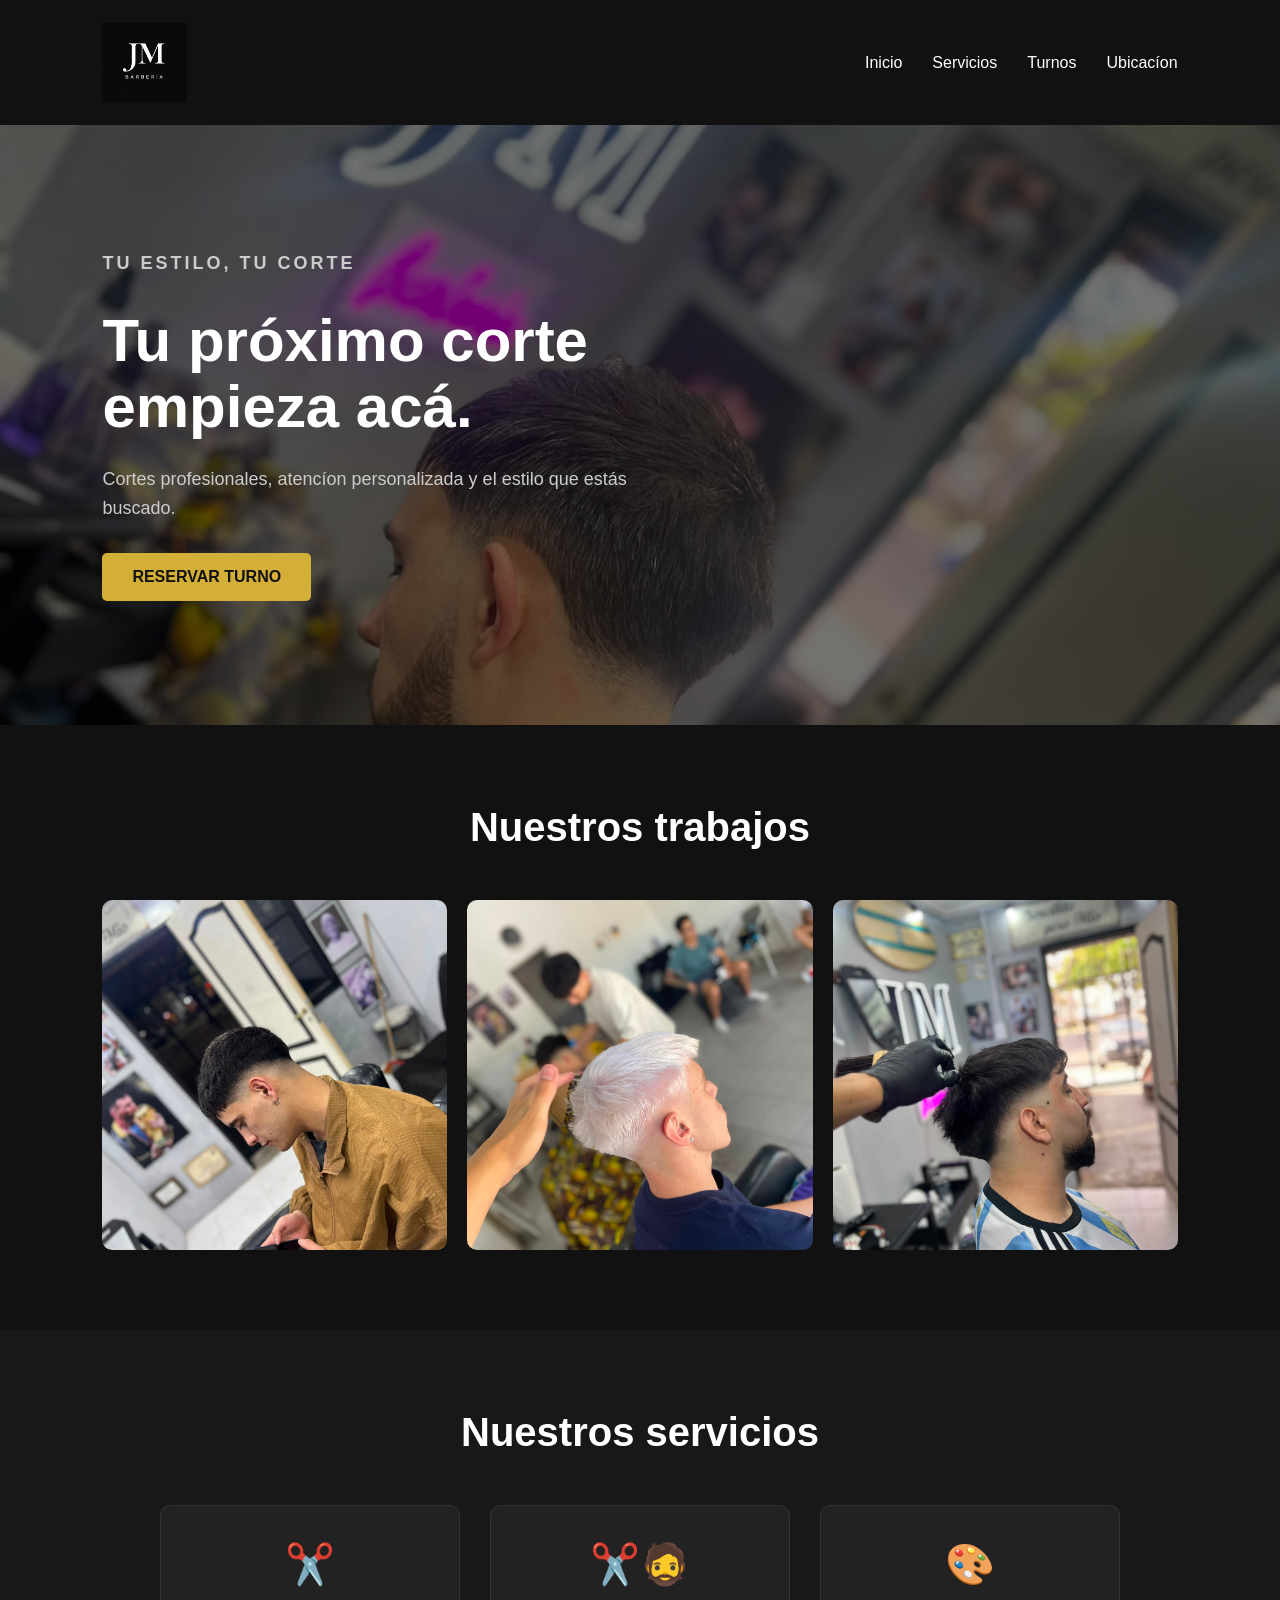
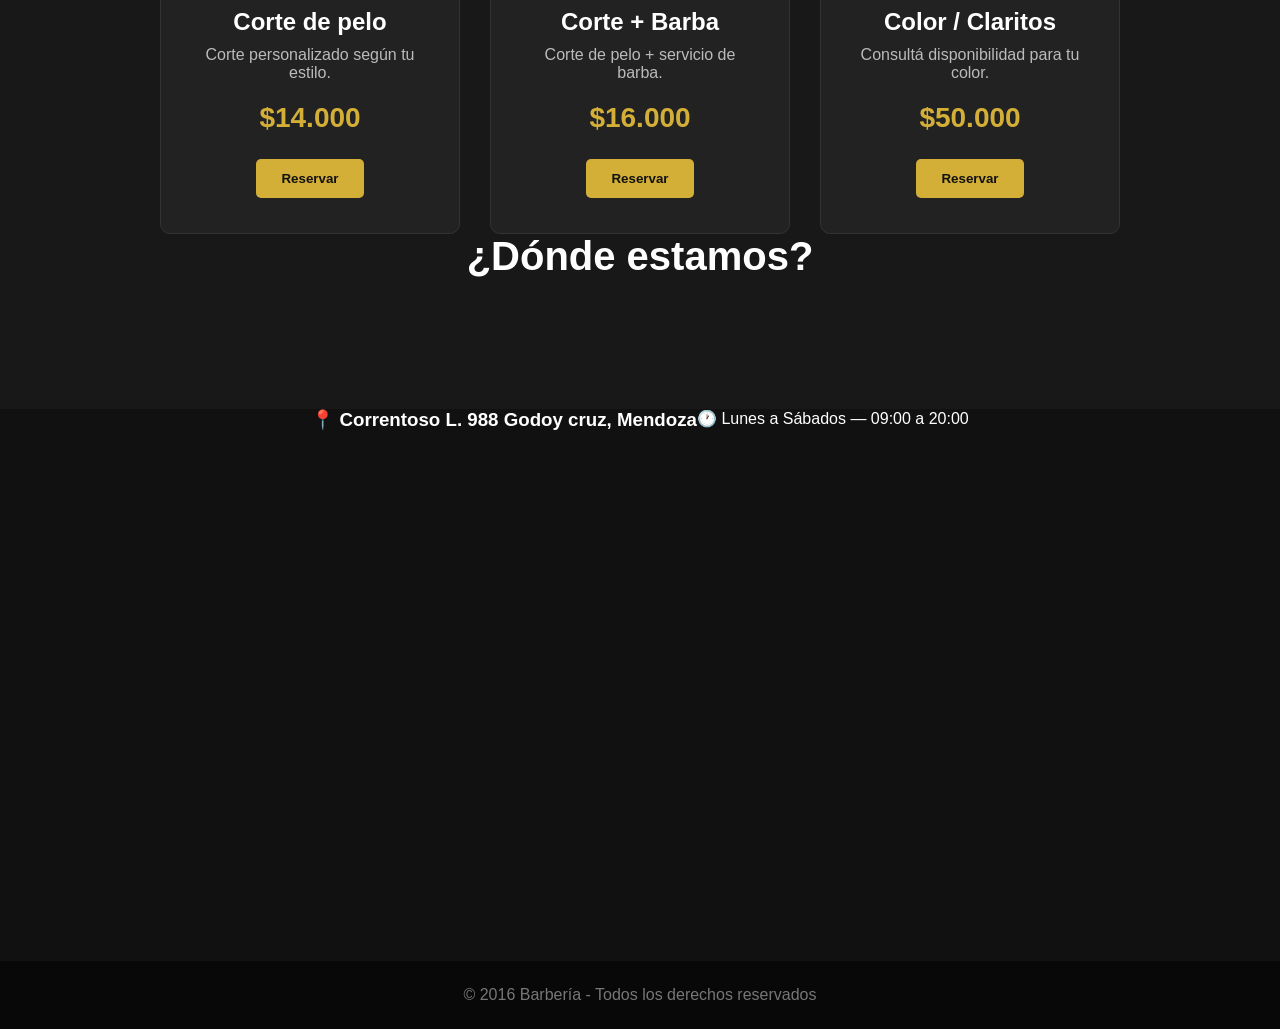
==== index.html @ 51d66ac8 "Primera versin JM Barberia" ====
<!DOCTYPE html>
<html lang="en">
<head>
    <meta charset="UTF-8">
    <meta name="viewport" content="width=device-width, initial-scale=1.0">
    <link rel="stylesheet" href="style.css">
    <script src="main.js" defer></script>
    <title>Document</title>
</head>
<body>
    <header>
        <img src="/img/logo2.jpeg" class="logo" alt="Logo JM Barbería">
        <nav>
            <a href="#inicio">Inicio</a>
            <a href="#servicios">Servicios</a>
            <a href="turnos.html">Turnos</a>
            <a href="#ubicacion">Ubicacíon</a>
        </nav>
    </header>    
        <main>
            <section id="inicio" class="hero">
            <div class="hero-contenido">
                <p class="subtitulo">TU ESTILO, TU CORTE</p>
                <h2>Tu próximo corte<br>empieza acá.</h2>
                <p>
                    Cortes profesionales, atencíon personalizada y el estilo que estás buscado.
                </p>
                <a href="turnos.html" class="boton">
                    RESERVAR TURNO
                </a>
            </div>
            </section>    
            </div>
            
            <section class="trabajos">
                <h2>Nuestros trabajos</h2>

                <div class="galeria">
                    <img src="img/corte2.jpeg" alt="Corte realizado en JM Barbería">
                    <img src="img/corte5.jpeg" alt="Corte realizado en JM Barbería">
                    <img src="img/corte1.jpeg" alt="Corte realizado en JM Barbería">
                </div>
            </section>
            <section id="servicios" class="servicios">
            <h2>Nuestros servicios</h2>
            <div class="contenedor-servicios">

                <div class="card-servicio">
                    <span>✂️</span>
                    <h3>Corte de pelo</h3>
                    <p>
                        Corte personalizado según tu estilo.
                    </p>
                    <strong>$14.000</strong>
                    <button class="boton-servicio"
                    data-servicio="Corte de pelo"
                    data-precio="14.000"
                    data-duracion="40"
                    >Reservar
                    </button>
                </div> 
                <div class="card-servicio">   
                    <span>✂️🧔</span>
                    <h3>Corte + Barba</h3>
                    <p>
                        Corte de pelo + servicio de barba.
                    </p>
                    <strong>$16.000</strong>
                    <button class="boton-servicio"
                    data-servicio="Corte + Barba"
                    data-precio="16.000"
                    data-duracion="50"
                    >Reservar
                    </button>
                </div> 
                <div class="card-servicio">
                    <span>🎨</span>
                    <h3>Color / Claritos</h3>
                    <p>
                        Consultá disponibilidad para tu color.
                    </p>
                    <strong>$50.000</strong>
                    <button class="boton-servicio"
                    data-servicio="Color / Claritos"
                    data-precio="50.000"
                    data-duracion="2"
                    >Reservar
                    </button>
                </div>
            </div>            
            <h2>¿Dónde estamos?</h2>
            </section>

            <section id="ubicacion" class="ubicacion">
    <div class="ubicacion-info">
        <h3>📍 Correntoso L. 988 Godoy cruz, Mendoza</h3>
        <p>🕐 Lunes a Sábados — 09:00 a 20:00</p>
    </div>

    <div class="mapa">
        <iframe src="https://www.google.com/maps/embed?pb=!1m14!1m12!1m3!1d209.26203654392415!2d-68.85746135885347!3d-32.945924481059535!2m3!1f0!2f0!3f0!3m2!1i1024!2i768!4f13.1!5e0!3m2!1ses!2sar!4v1789351291899!5m2!1ses!2sar" width="600" height="450" style="border:0;" allowfullscreen="" loading="lazy" referrerpolicy="strict-origin-when-cross-origin">
        </iframe>
    </div>
</section>
        </main>
        <footer>
        <p>© 2016 Barbería - Todos los derechos reservados</p>
        </footer>
</body>
</html>
---- style.css ----
*{
    margin: 0px;
    padding: 0px;
    box-sizing: border-box;
}
body{
    background-color: #111;
    color: white;
    font-family: Arial, sans-serif;
}
header{
    width: 100%;
    padding: 20px 8%;

    display: flex;
    justify-content: space-between;
    align-items: center;

    background-color: #111;
}
header h1 {
    font-size: 24px;
}
nav{
    display: flex;
    gap: 30px;
}
nav a {
    color: white;
    text-decoration: none;
    font-size: 16px;
}
nav a:hover{
    color: #d4af37;
}
.hero{
    min-height: 600px;
    padding: 80px 8%;
    display: flex;
    align-items: center;
    background-image:
    linear-gradient(rgba(0,0,0,0.55), rgba(0,0,0,0.55)),
    url("/img/fondo.jpeg");
    background-size: cover;
    background-position: center 33%;
    background-attachment: fixed;
}
.hero-contenido {
    max-width: 600px;
}
.subtitulo {
    color: #d4af37;
    font-weight: bold;
    letter-spacing: 3px;
    margin-bottom: 20px;
}
.hero h2 {
    font-size: 60px;
    line-height: 1.1;
    margin-bottom: 25px;
}
.hero p {
    font-size: 18px;
    line-height: 1.6;
    color: #ccc;
    margin-bottom: 30px;
}
.boton{
    display: inline-block;
    padding: 15px 30px;

    background-color: #d4af37;
    color: #111;

    text-decoration: none;
    font-weight: bold;

    border-radius: 5px;
}
.boton:hover{
    background-color: #f0cf55;
    transform: translateY(-3px);
}
.servicios{
    padding: 80px 8%;
    text-align: center;
    background-color: #181818;
}
.servicios h2{
    font-size: 40px;
    margin-bottom: 50px;
}
.contenedor-servicios{
    display: flex;
    justify-content: center;
    gap: 30px;
}
.card-servicio {
    width: 300px;
    padding: 35px;

    background-color: #222;

    border: 1px solid #333;
    border-radius: 10px;
}
.card-servicio {
    transition: 0.3s;
}
.card-servicio:hover{
    transform: translateY(-8px);
}
.card-servicio span{
    font-size: 40px;
}
.card-servicio h3{
    font-size: 24px;
    margin: 20px 0 10px;
}
.card-servicio p {
    color: #bbb;
    margin-bottom: 20px;
}
.card-servicio strong{
    display: block;
    font-size: 28px;
    color: #d4af37;
    margin-bottom: 25px;
}
.boton-servicio{
    padding: 12px 25px;
    background-color: #d4af37;
    color: #111;
    border: none;
    border-radius: 5px;
    font-weight: bold;
    cursor: pointer;
}
.trabajos{
    padding: 80px 8%;
    background-color: #111;
    text-align: center;
}
.trabajos h2{
    font-size: 40px;
    margin-bottom: 50px;
}
.galeria{
    display: grid;
    grid-template-columns: repeat(3,1fr);
    gap: 20px;
}
.galeria img{
    width: 100%;
    height: 350px;
    object-fit: cover;
    border-radius: 10px;
}
.turnos{
    padding: 100px 8%;
    text-align: center;
    background-color: #111;
}
.turnos h2{
    font-size: 40px;
    margin-bottom: 20px;
}
.turnos p {
    color: #bbb;
    margin-bottom: 30px;
}
.ubicacion-info{
    display: flex;
    justify-content: center;
}
.mapa {
    display: flex;
    justify-content: center;
    align-items: center;
    width: 100%;
    margin: 40px auto;
}

.mapa iframe {
    max-width: 100%;
    border-radius: 12px;
}
.mapa iframe{
    width: 600px;
    max-width: 90%;
    height: 450px;
    border: 0;
    border-radius: 12px;
}
footer{
    padding: 25px;
    text-align: center;
    background-color: #080808;
    color: #777;
}
.logo{
    width: 85px;
    height: 85px;
    object-fit: contain;
}
@media (max-width: 768px){
    header{
        flex-direction: column;
        gap: 20px;
    }
    nav{
        gap: 15px;
    }
    .hero{
        min-height: 500px;
        padding: 60px 6%;
    }
    .hero h2 {
        font-size: 42px;
    }
    .contenedor-servicios{
        flex-direction: column;
        align-items: center;
    }
    .card-servicio{
        width: 100%;
        max-width: 320px;
    }
    .galeria{
        grid-template-columns: 1fr;
    }
}

/*EMPIEZA TURNOS*/
.turnos-pagina{
    min-height: 100vh;
    padding: 60px 8%;
    text-align: center;
    background-color: radial-gradient(circle at top, #242424 0%, #151515 45%, #0f0f0f 100%),
    radial-grandient(
        circle at 85% 65%,
        rgba(212,175,55,0.07),
        transparent 30%
    ),
    linear-grandient(
        135deg,
        #0d0d0d,
        #121212,
        #0d0d0d,
    );

}
.paso-fecha h2::after,
.paso-horarios h2::after,
.paso-datos h2::after{
    content: "";
    display: block;
    width: 40px;
    height: 2px;
    background-color: #d4af37;
    margin: 10px auto 0;
}

.turnos-pagina h1{
    font-size: 45px;
    margin-bottom: 15px;
}

.turnos-pagina > p{
    color: #bbb;
    margin-bottom: 40px;
}
#elegirServicio > p{
    color: #bbb;
    margin-top: 15px;
    margin-bottom: 40px;
}
.selector-servicios {
    display: flex;
    justify-content: center;
    gap: 20px;
}

.opcion-servicio{
    padding: 20px 30px;
    background-color: #222;
    color: white;
    border: 1px solid #333;
    border-radius: 10px;
    cursor: pointer;
    font-size: 16px;
    transition: 0.3s;
}
.opcion-servicio:hover {
    border-color: #d4af37;
    transform: translateY(-3px);
}
.opcion-servicio.seleccionado {
    background-color: #d4af37;
    color: #111;
    border-color: #d4af37;
}
.paso-fecha{
    display: none;
    margin-top: 50px;
}
.paso-fecha.visible{
    display: block;
}
.paso-horarios{
    display: none;
    margin-top: 50px;
}
.paso-horarios.visible{
    display: block;
}
.paso-datos{
    display: none;
    margin-top: 50px;
}
.paso-datos.visible{
    display: block;
}
#horariosReserva{
    display: grid;
    grid-template-columns: repeat(4,1fr);;
    gap: 12px;
    max-width: 650px;
    margin: 30px auto;
}
.boton-horario{
    padding: 16px 10px;
    background-color: #1d1d1d;
    color: white;
    border: 1px solid #444;
    border-radius: 8px;
    font-size: 16px;
    font-weight: bold;
    cursor: pointer;
    transition: 0.3s;
}
.boton-horario:hover{
    background-color: #d4af37;
    transform: translateY(-2px);
}
.boton-horario.seleccionado{
    background-color: #d4af37;
    color: #111;
    border-color: #d4af37;
}
#fechaReserva{
    margin-top: 20px;
    padding: 15px 20px;
    background-color: #1d1d1d;
    color: white;
    border: 1px solid #444;
    border-radius: 8px;
    font-size: 17px;
    cursor: pointer;
}
#fechaReserva:hover{
    border-color: #d4af37;
}
#fechaReserva:focus {
    outline: none;
    border-color: #d4af37;
}
.paso-datos{
    max-width: 500px;
    margin: 50px auto 0;
}
.paso-datos label{
    display: block;
    text-align: left;
    margin: 15px 0 8px;
    color: #ddd;
    font-size: 15px;
}
.paso-datos input{
    width: 100%;
    padding: 15px 18px;
    background-color: #1d1d1d;
    color: white;
    border: 1px solid #444;
    border-radius: 8px;
    font-size: 16px;
    box-sizing: border-box;
}
.paso-datos input:focus{
    outline: none;
    border-color: #d4af37;
}
#btnConfirmar{
    margin-top: 25px;
    width: 100%;
}
.panel-reserva{
    max-width: 850px;
    margin: 40px auto;
    padding: 45px;
    background-color: #181818;
    border: 1px solid #2e2e2e;
    border-radius: 18px;
    box-shadow: 0 15px 40px rgba(0, 0, 0, 0.35);
}
.decoracion{
    position: fixed;
    width: 220px;
    font-size: 220px;
    opacity: 0.20;
    pointer-events: none;
    z-index: 0;
}
.decoracion-izquierda{
    left: 5%;
    top: 48%;
    transform: rotate(-20deg);
}
.decoracion-derecha{
    right: 5%;
    top: 48%;
    transform: rotate(-20deg);
}
@media (max-width: 768px) {
    .selector-servicios{
        flex-direction: column;
    }
    #horariosReserva{
        grid-template-columns: repeat(2,1fr);
    }
    .panel-reserva{
        padding: 25px 15px;
        margin: 20px auto;
    }
}
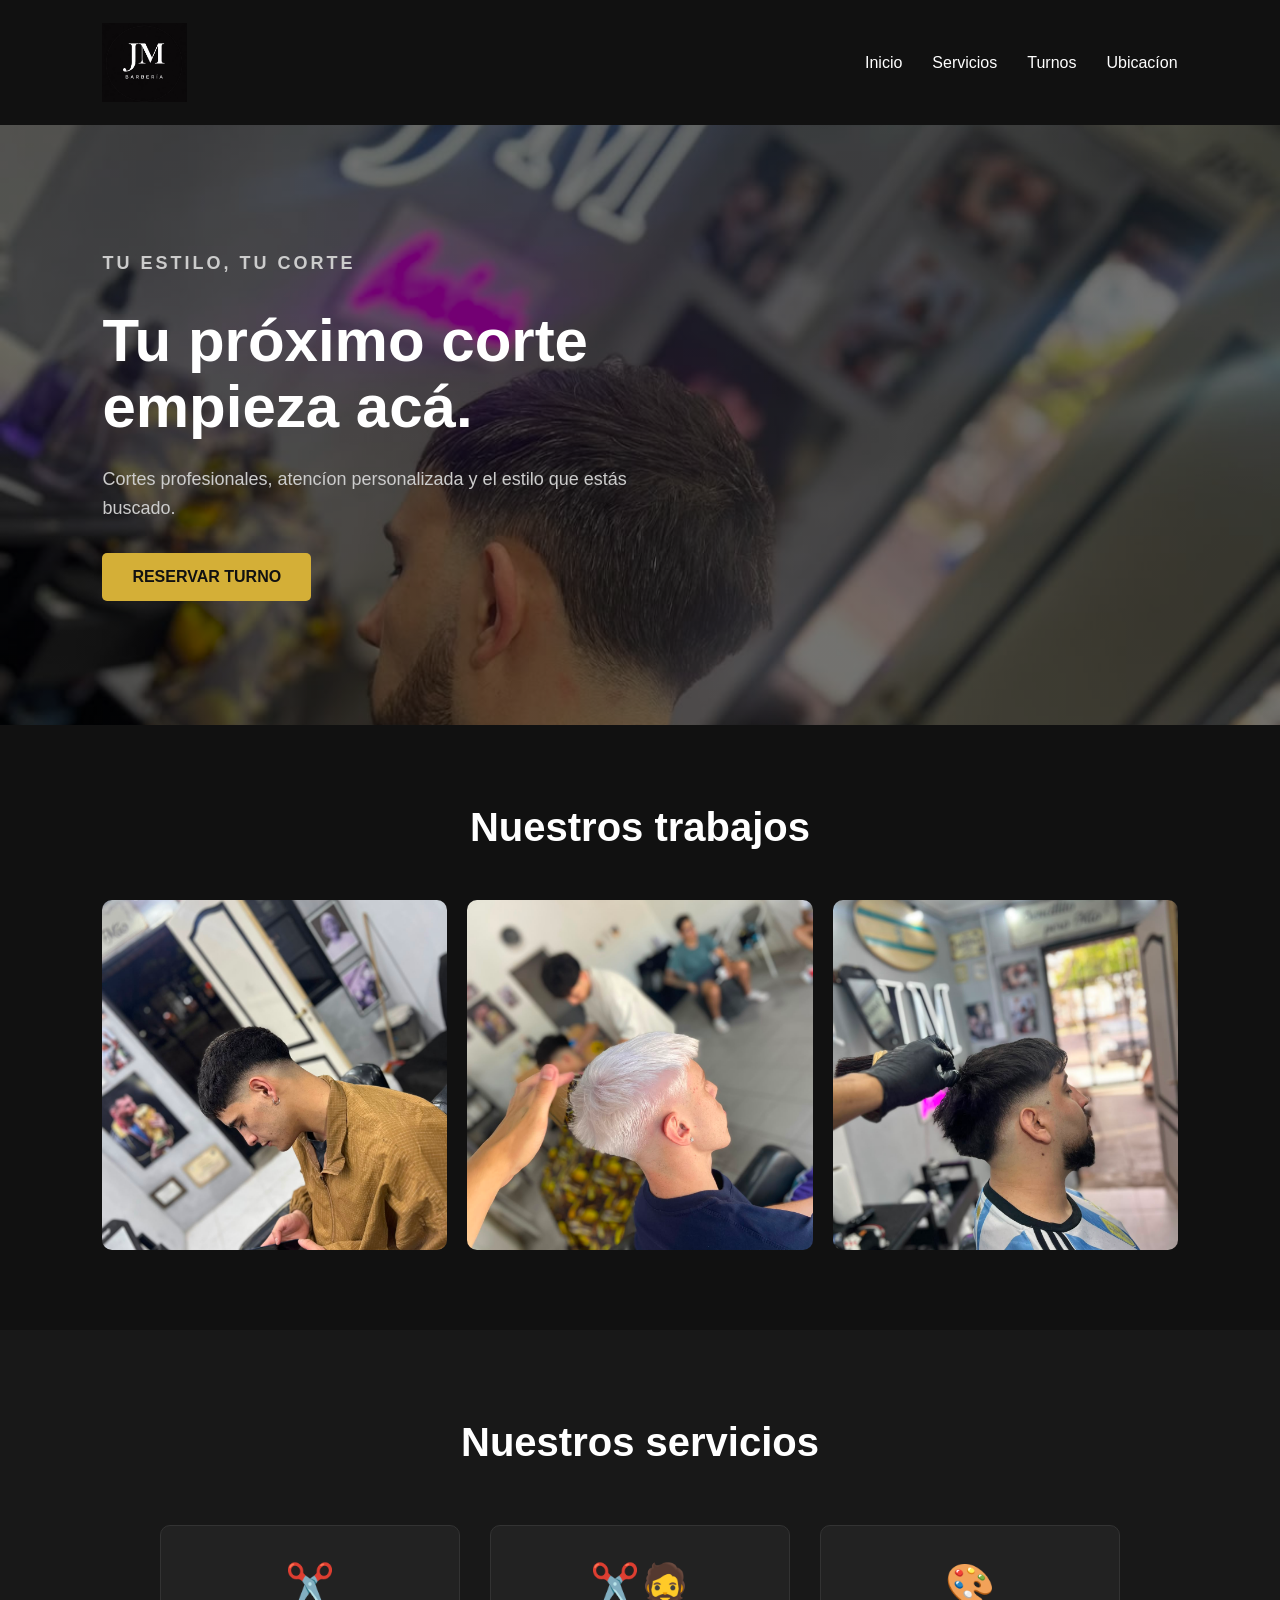
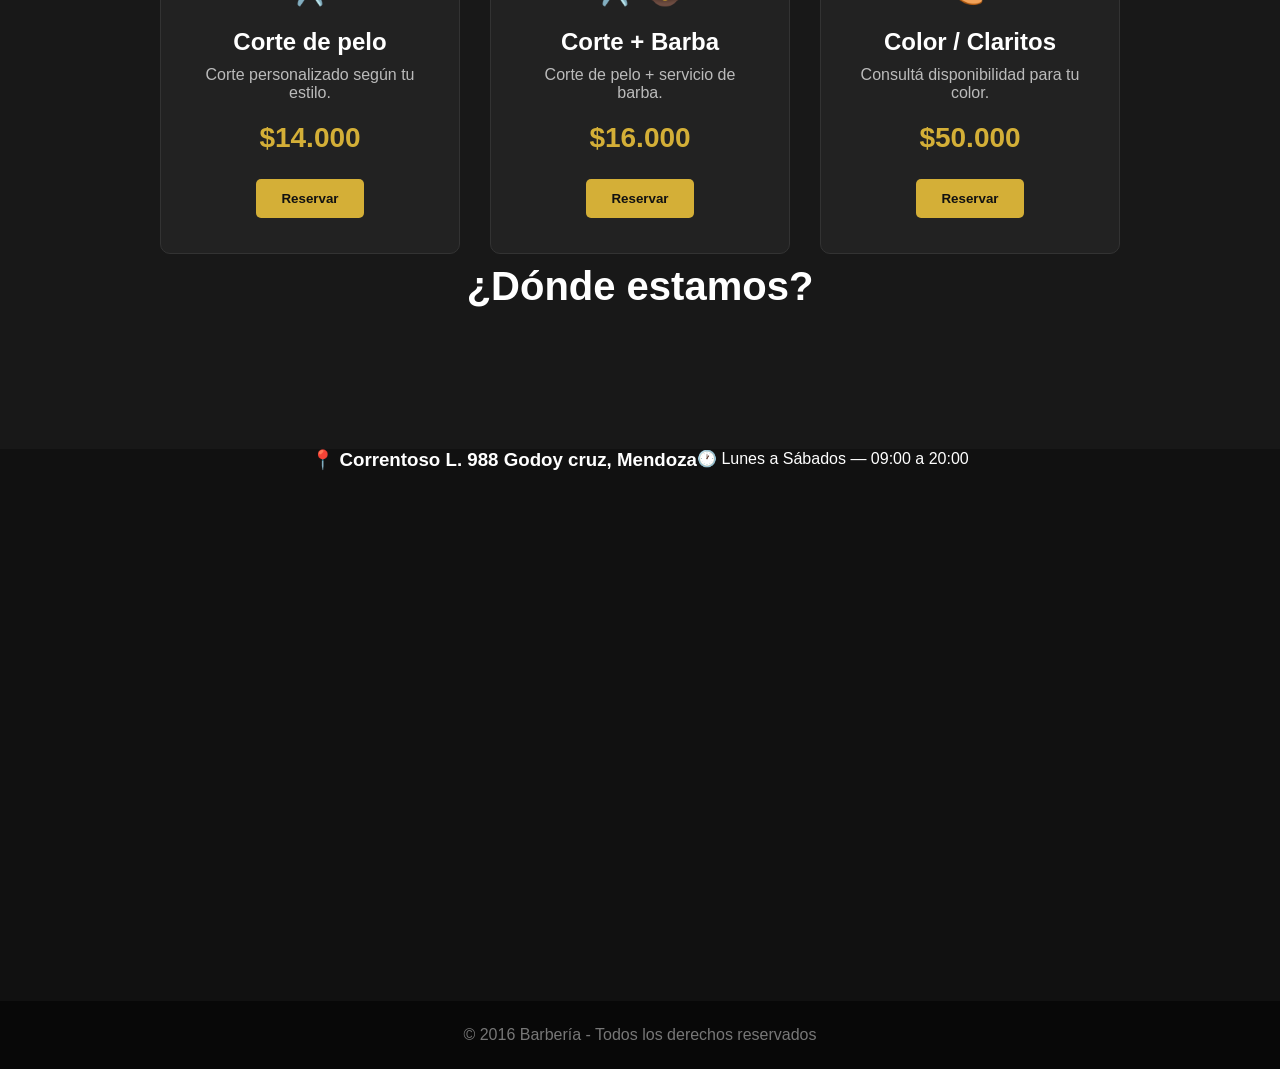
==== commit 21f38723: "Agregar Supabase y reservas" ====
--- a/index.html
+++ b/index.html
@@ -9,7 +9,7 @@
 </head>
 <body>
     <header>
-        <img src="/img/logo2.jpeg" class="logo" alt="Logo JM Barbería">
+        <img src="img/logo2.jpeg" class="logo" alt="Logo JM Barbería">
         <nav>
             <a href="#inicio">Inicio</a>
             <a href="#servicios">Servicios</a>
--- a/style.css
+++ b/style.css
@@ -33,6 +33,7 @@
 nav a:hover{
     color: #d4af37;
 }
+
 .hero{
     min-height: 600px;
     padding: 80px 8%;
@@ -40,7 +41,7 @@
     align-items: center;
     background-image:
     linear-gradient(rgba(0,0,0,0.55), rgba(0,0,0,0.55)),
-    url("/img/fondo.jpeg");
+    url("./img/fondo.jpeg");
     background-size: cover;
     background-position: center 33%;
     background-attachment: fixed;
@@ -88,6 +89,7 @@
 }
 .servicios h2{
     font-size: 40px;
+    padding: 10px;
     margin-bottom: 50px;
 }
 .contenedor-servicios{
@@ -236,18 +238,21 @@
     min-height: 100vh;
     padding: 60px 8%;
     text-align: center;
-    background-color: radial-gradient(circle at top, #242424 0%, #151515 45%, #0f0f0f 100%),
-    radial-grandient(
-        circle at 85% 65%,
-        rgba(212,175,55,0.07),
-        transparent 30%
-    ),
-    linear-grandient(
-        135deg,
-        #0d0d0d,
-        #121212,
-        #0d0d0d,
-    );
+    background-color: 
+    red
+    radial-gradient(
+            circle at 50% 35%,
+            rgba(212, 175, 55, 0.10),
+            transparent 35%
+        ),
+        repeating-linear-gradient(
+            135deg,
+            rgba(255,255,255,0.015) 0px,
+            rgba(255,255,255,0.015) 1px,
+            transparent 1px,
+            transparent 12px
+        ),
+        #0b0b0b;
 
 }
 .paso-fecha h2::after,
@@ -403,11 +408,47 @@
     border-radius: 18px;
     box-shadow: 0 15px 40px rgba(0, 0, 0, 0.35);
 }
+.mini-deco{
+    position: fixed;
+    font-size: 35px;
+    opacity: 0.20;
+    pointer-events: none;
+    z-index: 0;
+}
+.deco1 {
+    top: 25%;
+    left: 10%;
+}
+
+.deco2 {
+    top: 35%;
+    right: 10%;
+}
+
+.deco3 {
+    top: 65%;
+    left: 20%;
+}
+
+.deco4 {
+    top: 75%;
+    right: 25%;
+}
+
+.deco5 {
+    top: 55%;
+    right: 7%;
+}
+
+.deco6 {
+    top: 82%;
+    left: 8%;
+}
 .decoracion{
     position: fixed;
     width: 220px;
     font-size: 220px;
-    opacity: 0.20;
+    opacity: 0.12;
     pointer-events: none;
     z-index: 0;
 }
@@ -417,7 +458,7 @@
     transform: rotate(-20deg);
 }
 .decoracion-derecha{
-    right: 5%;
+    right: 8%;
     top: 48%;
     transform: rotate(-20deg);
 }
@@ -429,7 +470,82 @@
         grid-template-columns: repeat(2,1fr);
     }
     .panel-reserva{
-        padding: 25px 15px;
-        margin: 20px auto;
-    }
-}
+        background: transparent;
+        border: none;
+        box-shadow: none;
+        padding: 0;
+        margin: 0;
+    }
+    .decoracion,
+    .mini-deco {
+        display: none;
+    }
+
+    .turnos-pagina {
+        padding: 35px 20px;
+    }
+
+    #elegirServicio h1 {
+        font-size: 30px;
+    }
+
+    #elegirServicio > p {
+        margin-top: 10px;
+        margin-bottom: 28px;
+    }
+
+    .selector-servicios {
+        flex-direction: column;
+        gap: 12px;
+    }
+
+    .opcion-servicio {
+        width: 100%;
+        padding: 18px;
+    }
+
+    .panel-reserva {
+        margin-top: 25px;
+        padding: 25px 18px;
+    }
+}
+.turnos-pagina{
+    background:
+        radial-gradient(
+            circle at 50% 35%,
+            rgba(212, 175, 55, 0.16),
+            transparent 35%
+        ),
+        repeating-linear-gradient(
+            135deg,
+            rgba(255, 255, 255, 0.025) 0px,
+            rgba(255, 255, 255, 0.025) 1px,
+            transparent 1px,
+            transparent 12px
+        ),
+        #0b0b0b !important;
+}
+.resumen-turno{
+    display: none;
+    margin-top: 40px;
+    padding: 30px;
+    background-color: #1d1d1d;
+    border: 1px solid #d4af37;
+    border-radius: 12px;
+    text-align: center;
+}
+.resumen-turno h2 {
+    color: #d4af37;
+    margin-bottom: 20px;
+}
+.resumen-turno p {
+    margin: 10px 0;
+}
+.resumen-turno strong {
+    display: block;
+    margin-top: 20px;
+    font-size:  20px;
+}
+.resumen-turno.visible{
+    display: block;
+}
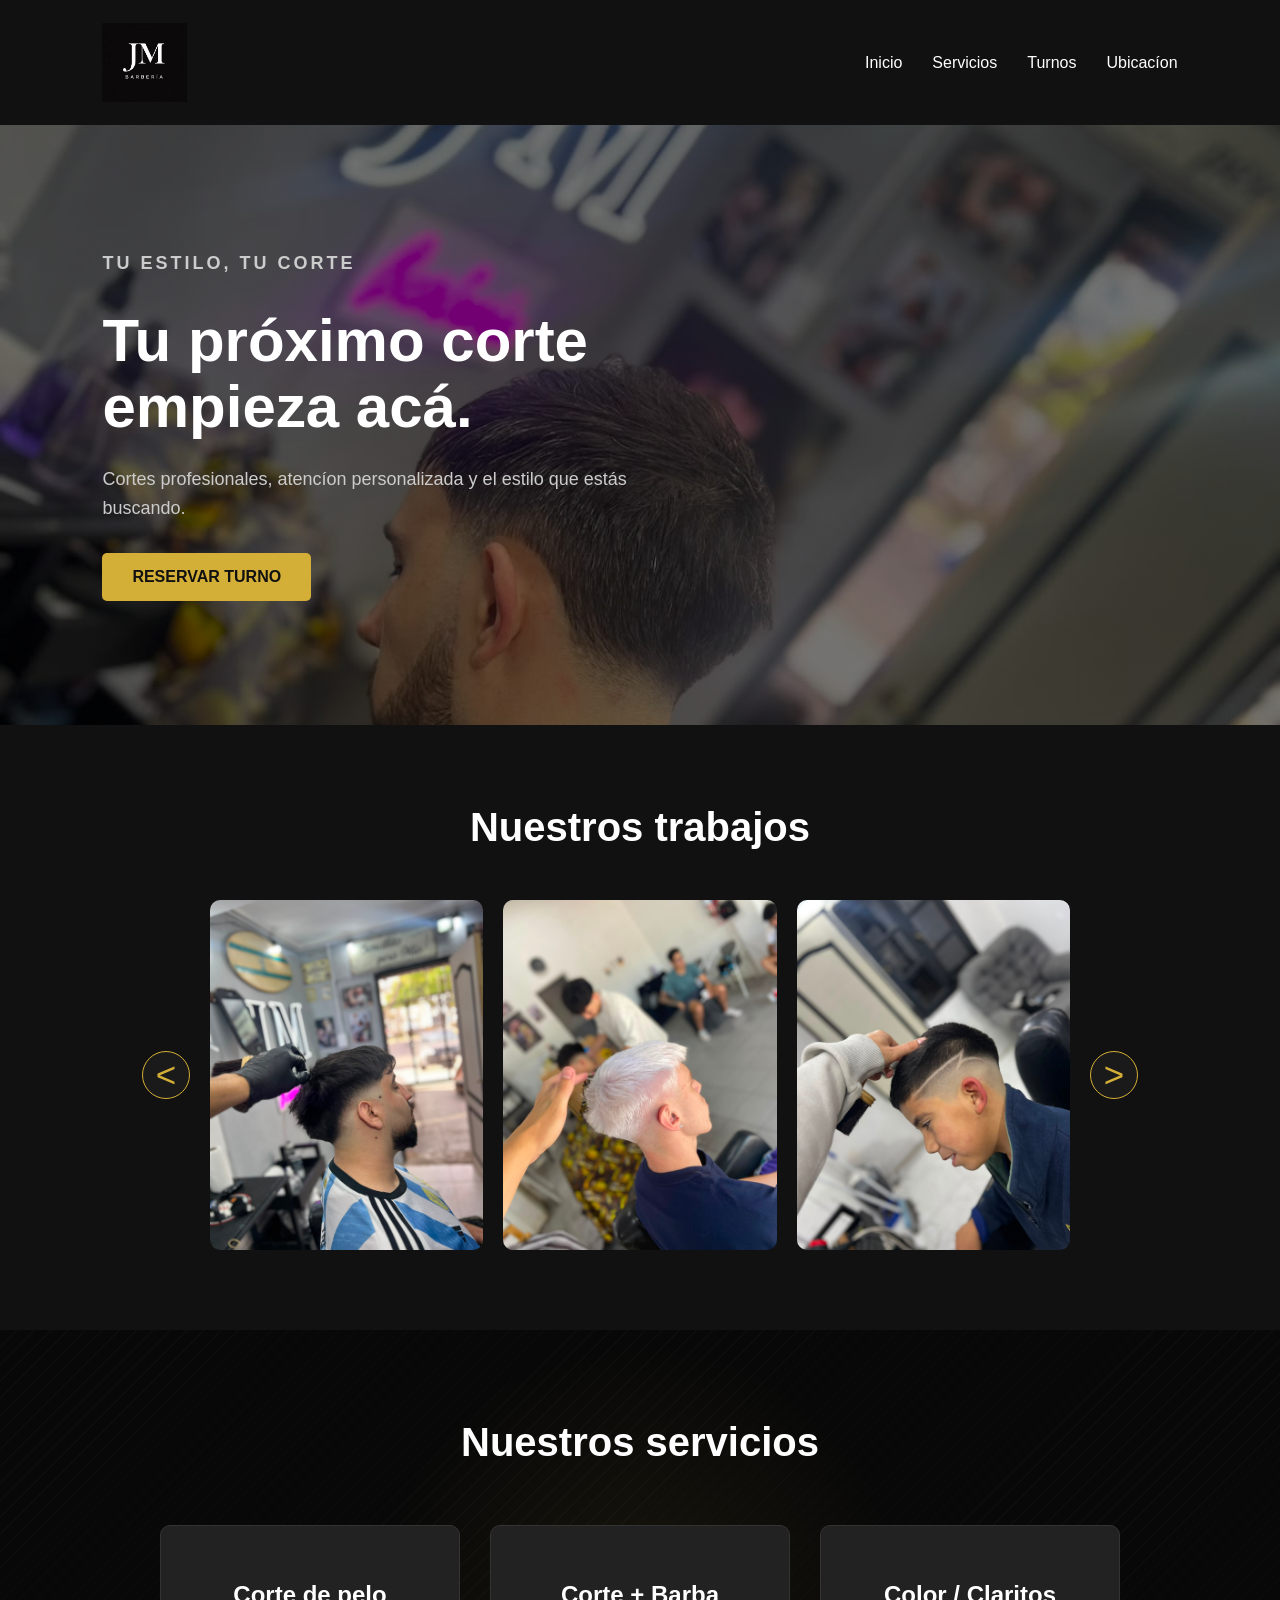
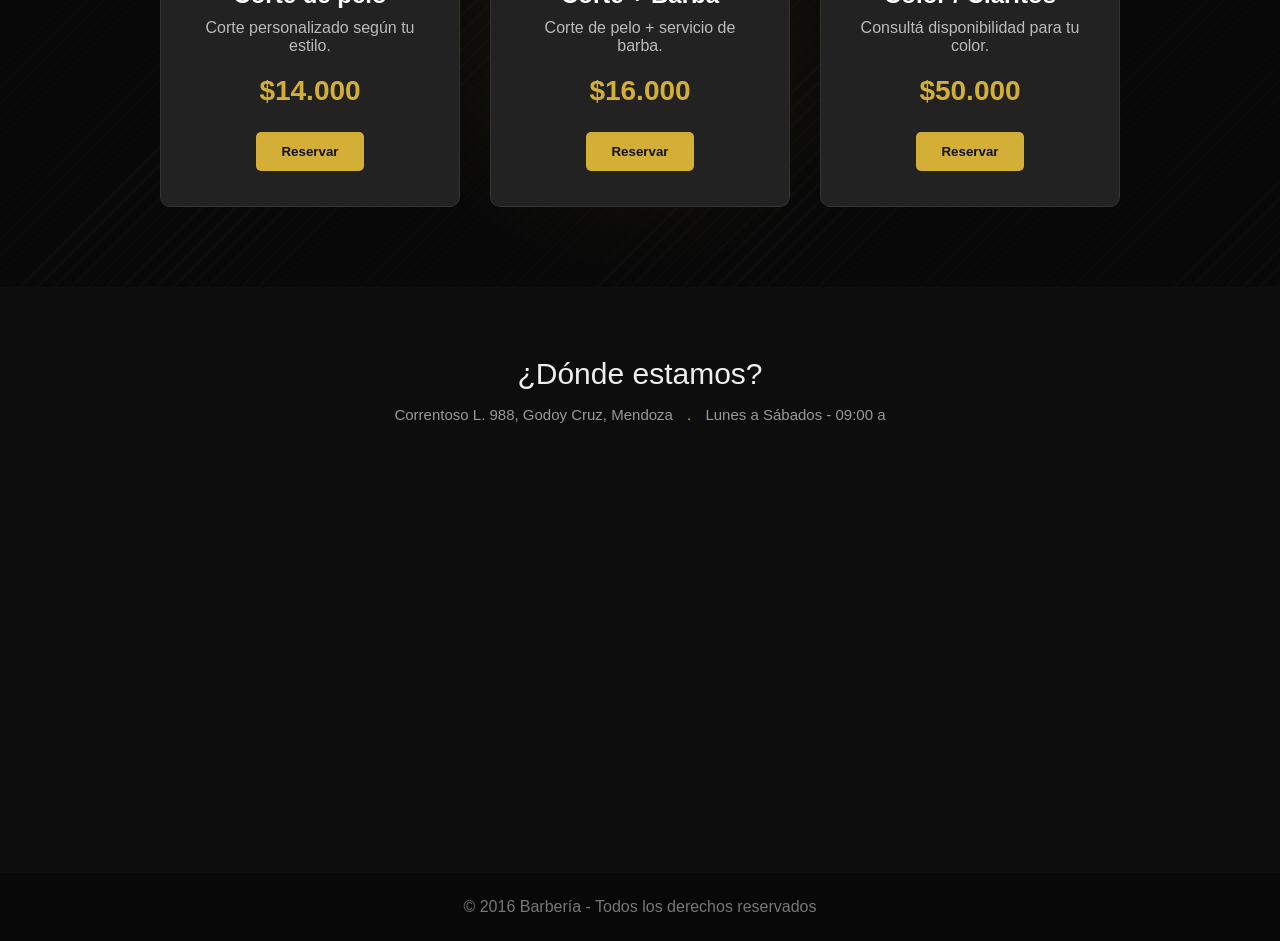
==== commit 46415149: "hice carrusel" ====
--- a/index.html
+++ b/index.html
@@ -23,7 +23,7 @@
                 <p class="subtitulo">TU ESTILO, TU CORTE</p>
                 <h2>Tu próximo corte<br>empieza acá.</h2>
                 <p>
-                    Cortes profesionales, atencíon personalizada y el estilo que estás buscado.
+                    Cortes profesionales, atencíon personalizada y el estilo que estás buscando.
                 </p>
                 <a href="turnos.html" class="boton">
                     RESERVAR TURNO
@@ -34,11 +34,10 @@
             
             <section class="trabajos">
                 <h2>Nuestros trabajos</h2>
-
-                <div class="galeria">
-                    <img src="img/corte2.jpeg" alt="Corte realizado en JM Barbería">
-                    <img src="img/corte5.jpeg" alt="Corte realizado en JM Barbería">
-                    <img src="img/corte1.jpeg" alt="Corte realizado en JM Barbería">
+                <div class="carrusel-trabajos">
+                    <button class="flecha-carrusel" id="anterior"><</button>
+                    <div class="contenedor-trabajos" id="contenedorTrabajos"></div>
+                    <button class="flecha-carrusel" id="siguiente">></button>
                 </div>
             </section>
             <section id="servicios" class="servicios">
@@ -46,7 +45,7 @@
             <div class="contenedor-servicios">
 
                 <div class="card-servicio">
-                    <span>✂️</span>
+                    <span></span>
                     <h3>Corte de pelo</h3>
                     <p>
                         Corte personalizado según tu estilo.
@@ -60,7 +59,7 @@
                     </button>
                 </div> 
                 <div class="card-servicio">   
-                    <span>✂️🧔</span>
+                    <span></span>
                     <h3>Corte + Barba</h3>
                     <p>
                         Corte de pelo + servicio de barba.
@@ -74,7 +73,7 @@
                     </button>
                 </div> 
                 <div class="card-servicio">
-                    <span>🎨</span>
+                    <span></span>
                     <h3>Color / Claritos</h3>
                     <p>
                         Consultá disponibilidad para tu color.
@@ -88,20 +87,19 @@
                     </button>
                 </div>
             </div>            
-            <h2>¿Dónde estamos?</h2>
-            </section>
-
+        </section>
             <section id="ubicacion" class="ubicacion">
-    <div class="ubicacion-info">
-        <h3>📍 Correntoso L. 988 Godoy cruz, Mendoza</h3>
-        <p>🕐 Lunes a Sábados — 09:00 a 20:00</p>
-    </div>
-
-    <div class="mapa">
+                <h2>¿Dónde estamos?</h2>
+    <div class="ubicacion-info">        
+        <p class="direccion">
+            Correntoso L. 988, Godoy Cruz, Mendoza
+            <span>.</span>
+            Lunes a Sábados - 09:00 a
+        </p>
+        </div>
         <iframe src="https://www.google.com/maps/embed?pb=!1m14!1m12!1m3!1d209.26203654392415!2d-68.85746135885347!3d-32.945924481059535!2m3!1f0!2f0!3f0!3m2!1i1024!2i768!4f13.1!5e0!3m2!1ses!2sar!4v1789351291899!5m2!1ses!2sar" width="600" height="450" style="border:0;" allowfullscreen="" loading="lazy" referrerpolicy="strict-origin-when-cross-origin">
         </iframe>
-    </div>
-</section>
+        </section>
         </main>
         <footer>
         <p>© 2016 Barbería - Todos los derechos reservados</p>
--- a/style.css
+++ b/style.css
@@ -41,7 +41,7 @@
     align-items: center;
     background-image:
     linear-gradient(rgba(0,0,0,0.55), rgba(0,0,0,0.55)),
-    url("./img/fondo.jpeg");
+    url("img/fondo.jpeg");
     background-size: cover;
     background-position: center 33%;
     background-attachment: fixed;
@@ -85,7 +85,19 @@
 .servicios{
     padding: 80px 8%;
     text-align: center;
-    background-color: #181818;
+    background: radial-gradient(
+        circle at 50% 50%,
+        rgba(212,175,55,0.08),
+        transparent 38%
+    ),
+    repeating-linear-gradient(
+        135deg,
+        rgba(255, 255, 255, 0.018) 0px,
+        rgba(255 ,255, 255, 0.018) 1px,
+        transparent 1px,
+        transparent 12px
+    ),
+    #080808;
 }
 .servicios h2{
     font-size: 40px;
@@ -171,6 +183,36 @@
     color: #bbb;
     margin-bottom: 30px;
 }
+.ubicacion{
+    padding: 70px 20px;
+    background-color: #0d0d0d;
+    text-align: center;
+}
+.ubicacion h2 {
+    font-size: 30px;
+    font-weight: 500;
+    margin-bottom: 15px;
+    color: #eee;
+}
+.direccion{
+    color: #999;
+    font-size: 15px;
+    font-weight: 400;
+    margin-bottom: 30px;
+}
+.direccion span{
+    color: #d4af37;
+    margin: 0 10px;
+}
+.ubicacion iframe{
+    display: block;
+    width: 100%;
+    max-width: 650px;
+    height: 350px;
+    margin: 0 auto;
+    border: 1px solid #333;
+    border-radius: 10px;
+}
 .ubicacion-info{
     display: flex;
     justify-content: center;
@@ -216,6 +258,8 @@
     .hero{
         min-height: 500px;
         padding: 60px 6%;
+        background-attachment: scroll;
+        background-position: center center;
     }
     .hero h2 {
         font-size: 42px;
@@ -231,7 +275,75 @@
     .galeria{
         grid-template-columns: 1fr;
     }
-}
+    .carrusel-trabajos{
+        gap: 8px;
+    }
+    .contenedor-trabajos{
+        width: 100%;
+    }
+    .imagen-trabajo{
+        flex: 0 0 100%;
+        width: 100%;
+        height: 320px;
+    }
+    .flecha-carrusel{
+        width: 40px;
+        height: 40px;
+        font-size: 28px;
+        display: none;
+    }
+}
+
+/*FOTOS FOTOS FOTOS */
+.flecha-carrusel {
+    width: 48px;
+    height: 48px;
+    display: flex;
+    align-items: center;
+    justify-content: center;
+    background-color: #1a1a1a;
+    color: #d4af37;
+    border: 1px solid #d4af37;
+    border-radius: 50%;
+    font-size: 35px;
+    flex-shrink: 0;
+    cursor: pointer;
+    transition: 0.3s;
+}
+.flecha-carrusel:hover {
+    background-color: #d4af37;
+    color: #111;
+    transform: scale(1.1);
+}
+.carrusel-trabajos{
+    display: flex;
+    align-items: center;
+    justify-content: center;
+    gap: 20px;
+    width: 100%;
+}
+.contenedor-trabajos{
+    display: flex;
+    gap: 20px;
+    width: 80%;
+    overflow: auto;
+    scroll-snap-type: x mandatory;
+    scroll-behavior: smooth;
+}
+.imagen-trabajo{
+    width: calc((100% - 40px) / 3);
+    height: 350px;
+    object-fit: cover;
+    border-radius: 10px;
+    flex-shrink: 0;
+    scroll-snap-type: start;
+}
+.contenedor-trabajos::-webkit-scrollbar{
+    display: none;
+}
+
+/*FOTOS FOTOS FOTOS */
+
 
 /*EMPIEZA TURNOS*/
 .turnos-pagina{
@@ -408,42 +520,7 @@
     border-radius: 18px;
     box-shadow: 0 15px 40px rgba(0, 0, 0, 0.35);
 }
-.mini-deco{
-    position: fixed;
-    font-size: 35px;
-    opacity: 0.20;
-    pointer-events: none;
-    z-index: 0;
-}
-.deco1 {
-    top: 25%;
-    left: 10%;
-}
-
-.deco2 {
-    top: 35%;
-    right: 10%;
-}
-
-.deco3 {
-    top: 65%;
-    left: 20%;
-}
-
-.deco4 {
-    top: 75%;
-    right: 25%;
-}
-
-.deco5 {
-    top: 55%;
-    right: 7%;
-}
-
-.deco6 {
-    top: 82%;
-    left: 8%;
-}
+
 .decoracion{
     position: fixed;
     width: 220px;
@@ -462,6 +539,7 @@
     top: 48%;
     transform: rotate(-20deg);
 }
+
 @media (max-width: 768px) {
     .selector-servicios{
         flex-direction: column;
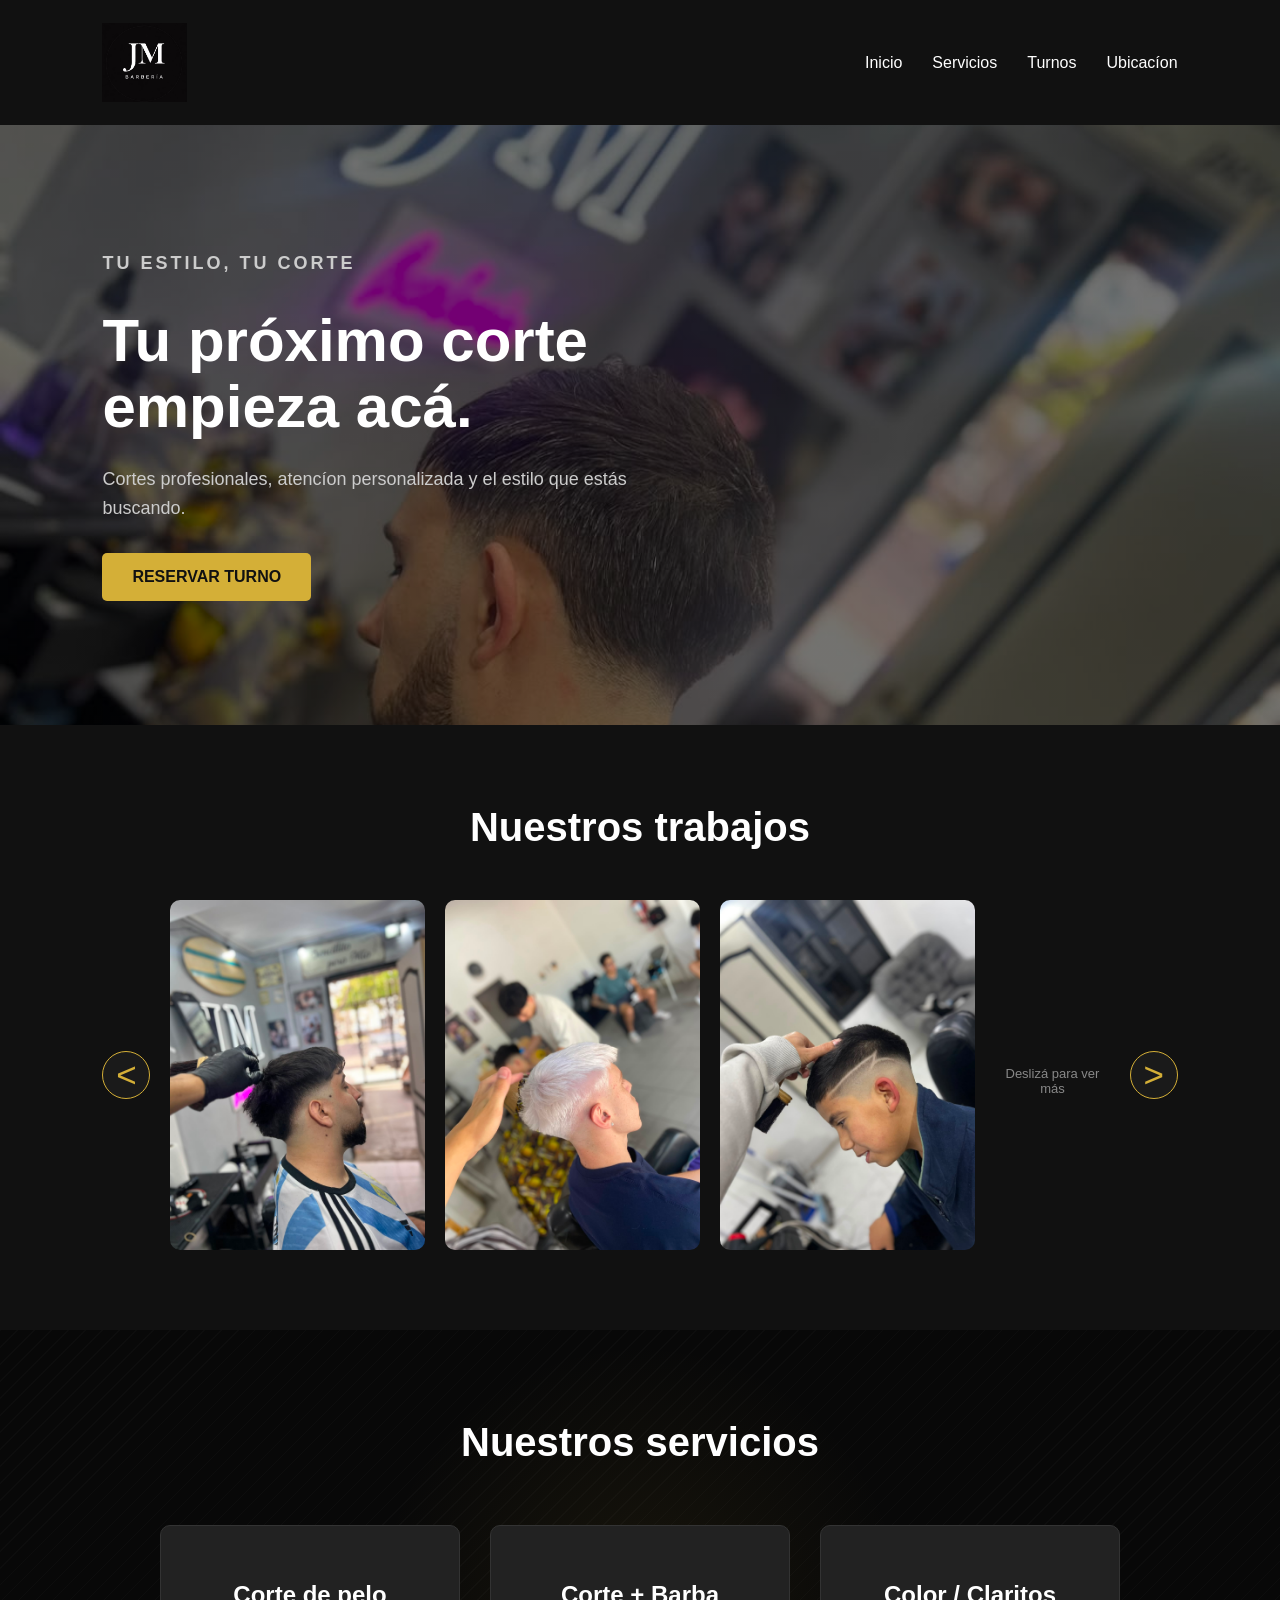
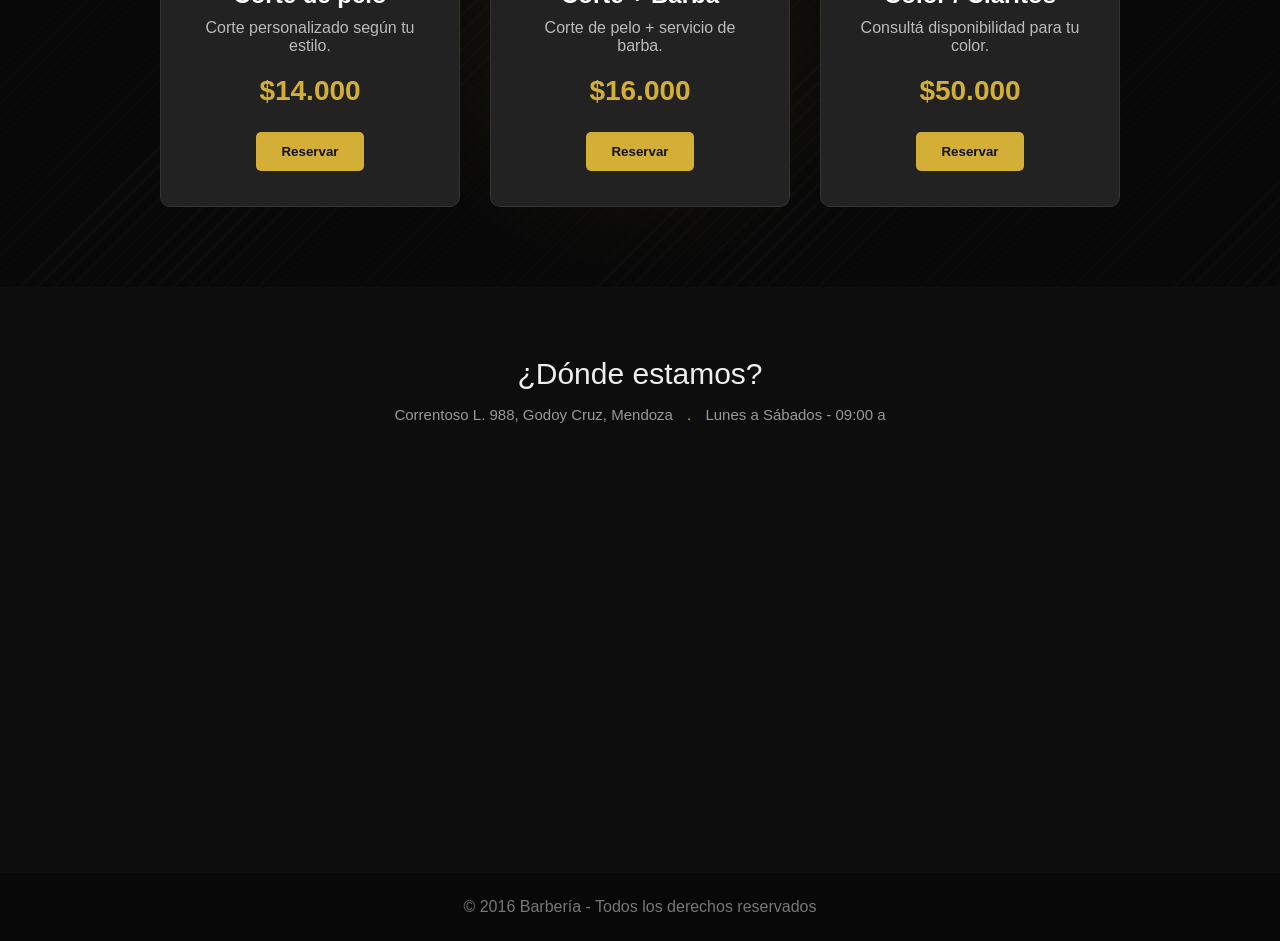
==== commit 0e302fc8: "arreglo" ====
--- a/index.html
+++ b/index.html
@@ -37,13 +37,13 @@
                 <div class="carrusel-trabajos">
                     <button class="flecha-carrusel" id="anterior"><</button>
                     <div class="contenedor-trabajos" id="contenedorTrabajos"></div>
+                    <div class="aviso-deslizar">Deslizá para ver más</div>
                     <button class="flecha-carrusel" id="siguiente">></button>
                 </div>
             </section>
             <section id="servicios" class="servicios">
             <h2>Nuestros servicios</h2>
             <div class="contenedor-servicios">
-
                 <div class="card-servicio">
                     <span></span>
                     <h3>Corte de pelo</h3>
--- a/style.css
+++ b/style.css
@@ -247,6 +247,13 @@
     height: 85px;
     object-fit: contain;
 }
+.aviso-deslizar{
+    display: block;
+    margin-top: 12px;
+    color: #888;
+    font-size: 13px;
+    text-align: center;
+}
 @media (max-width: 768px){
     header{
         flex-direction: column;
@@ -276,20 +283,26 @@
         grid-template-columns: 1fr;
     }
     .carrusel-trabajos{
-        gap: 8px;
+        width: 100%;
+        display: block;
     }
     .contenedor-trabajos{
-        width: 100%;
+        width: 90%;
+        margin:  0 auto;
+        overflow-x: auto;
+        scroll-snap-type: x mandatory;
     }
     .imagen-trabajo{
         flex: 0 0 100%;
         width: 100%;
-        height: 320px;
+        height: 500px;
+        object-fit: cover;
+        scroll-snap-align: start;
     }
     .flecha-carrusel{
-        width: 40px;
-        height: 40px;
-        font-size: 28px;
+        display: none !important;
+    }
+    .aviso-deslizar{
         display: none;
     }
 }
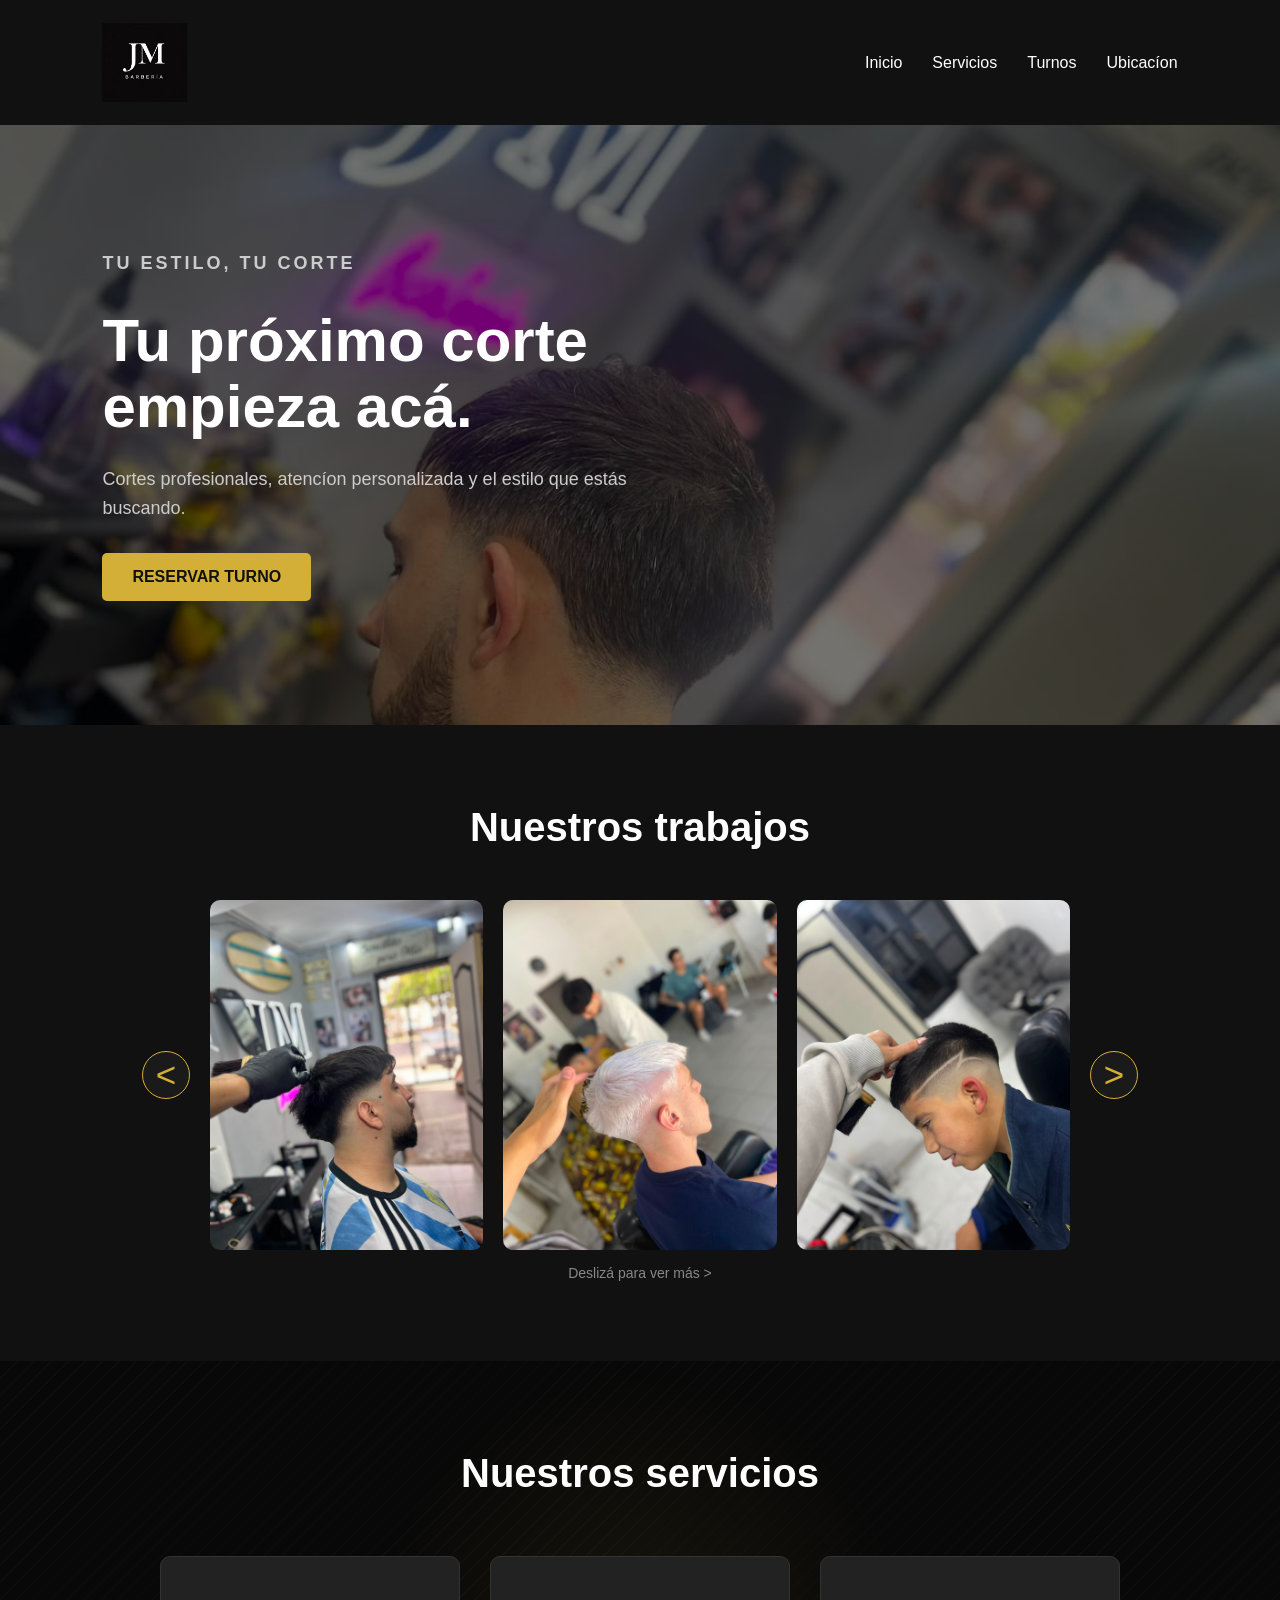
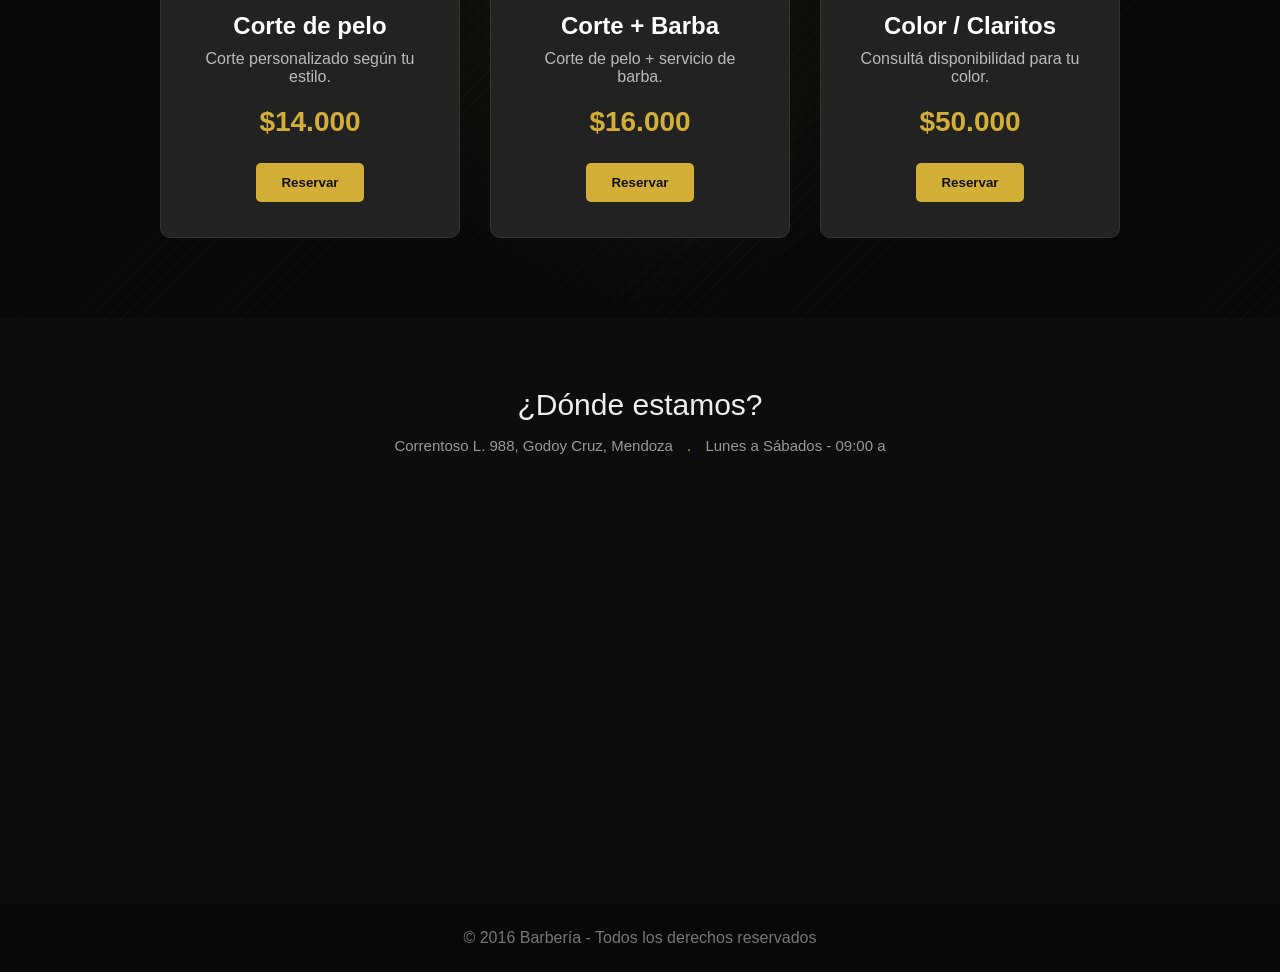
==== commit b1e9f4bf: "si" ====
--- a/index.html
+++ b/index.html
@@ -36,10 +36,10 @@
                 <h2>Nuestros trabajos</h2>
                 <div class="carrusel-trabajos">
                     <button class="flecha-carrusel" id="anterior"><</button>
-                    <div class="contenedor-trabajos" id="contenedorTrabajos"></div>
-                    <div class="aviso-deslizar">Deslizá para ver más</div>
+                        <div class="contenedor-trabajos" id="contenedorTrabajos"></div>
                     <button class="flecha-carrusel" id="siguiente">></button>
                 </div>
+                <p class="aviso-deslizar">Deslizá para ver más ></p>
             </section>
             <section id="servicios" class="servicios">
             <h2>Nuestros servicios</h2>
--- a/style.css
+++ b/style.css
@@ -249,9 +249,9 @@
 }
 .aviso-deslizar{
     display: block;
-    margin-top: 12px;
+    margin-top: 15px;
     color: #888;
-    font-size: 13px;
+    font-size: 14px;
     text-align: center;
 }
 @media (max-width: 768px){
@@ -287,7 +287,7 @@
         display: block;
     }
     .contenedor-trabajos{
-        width: 90%;
+        width: 92%;
         margin:  0 auto;
         overflow-x: auto;
         scroll-snap-type: x mandatory;
@@ -303,7 +303,12 @@
         display: none !important;
     }
     .aviso-deslizar{
-        display: none;
+        display: block;
+        width: 100%;
+        margin-top: 15px;
+        text-align: center;
+        color: #888;
+        font-size: 14px;
     }
 }
 
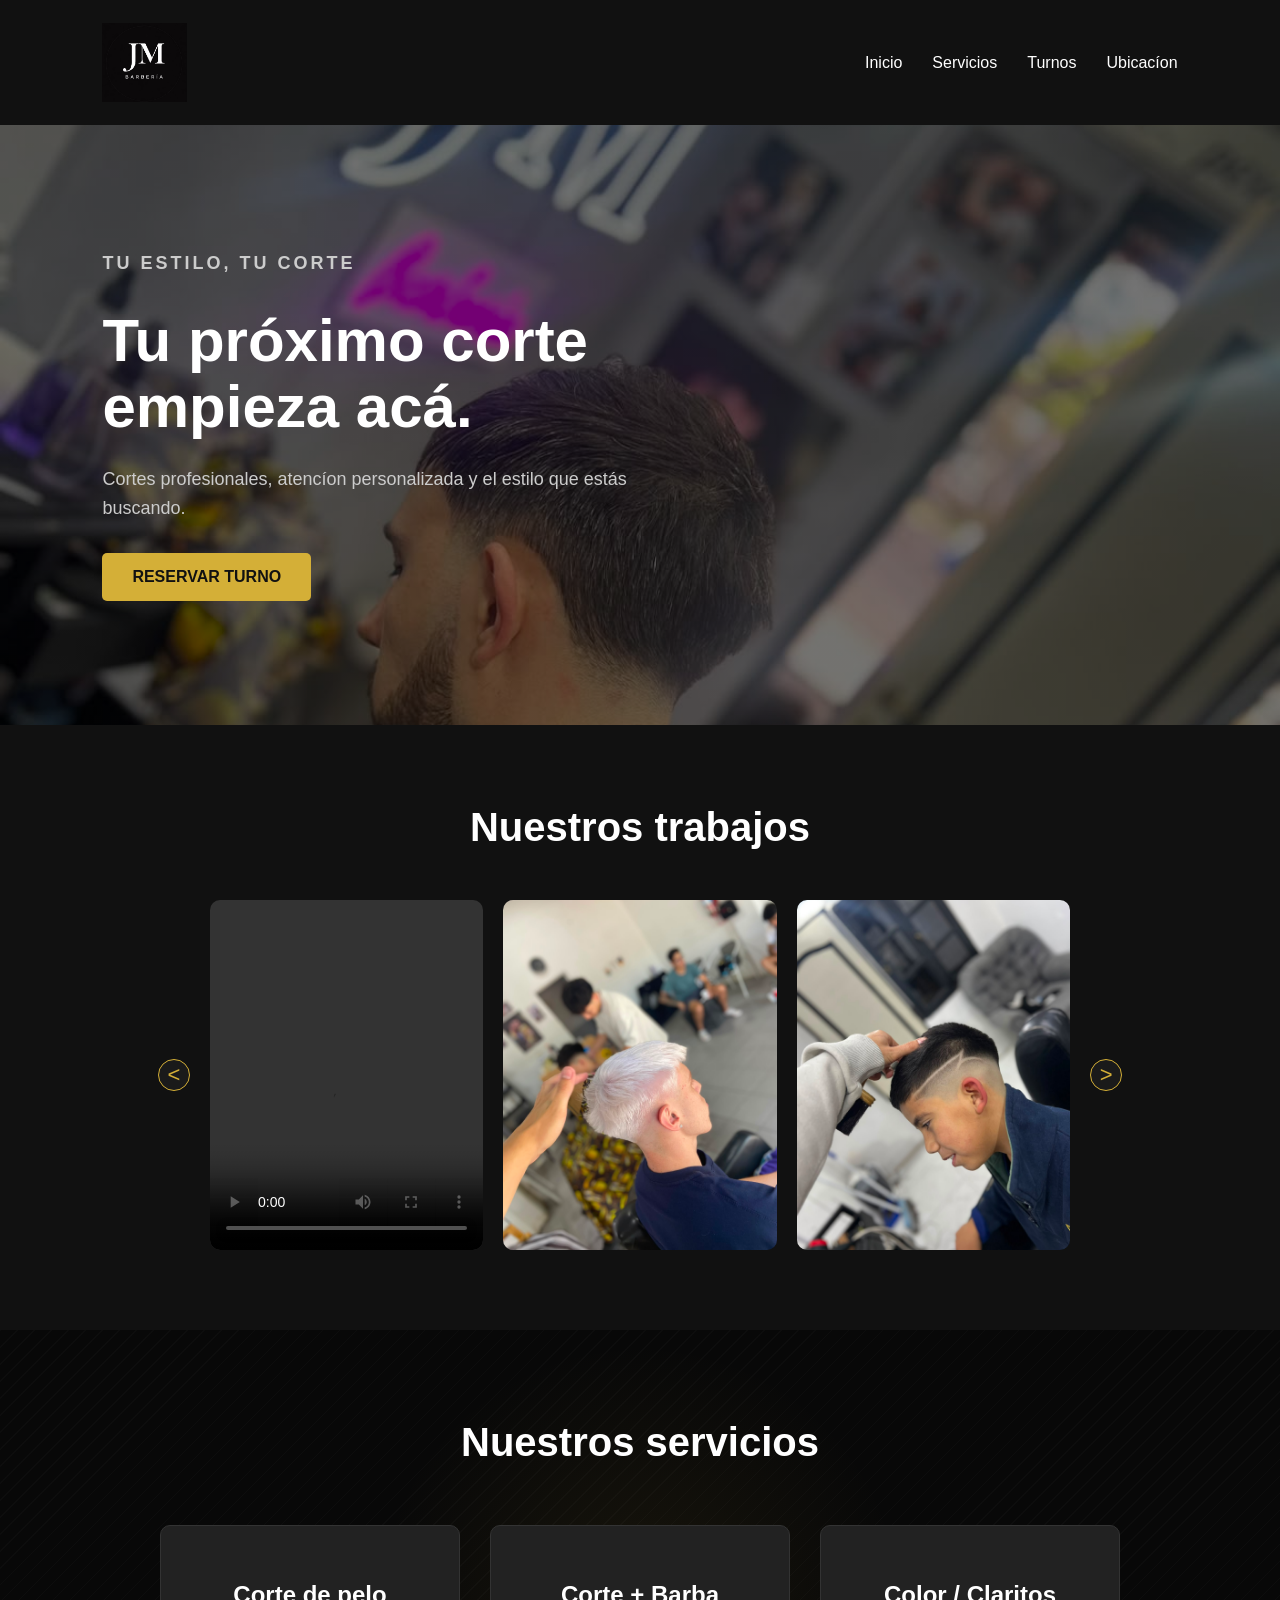
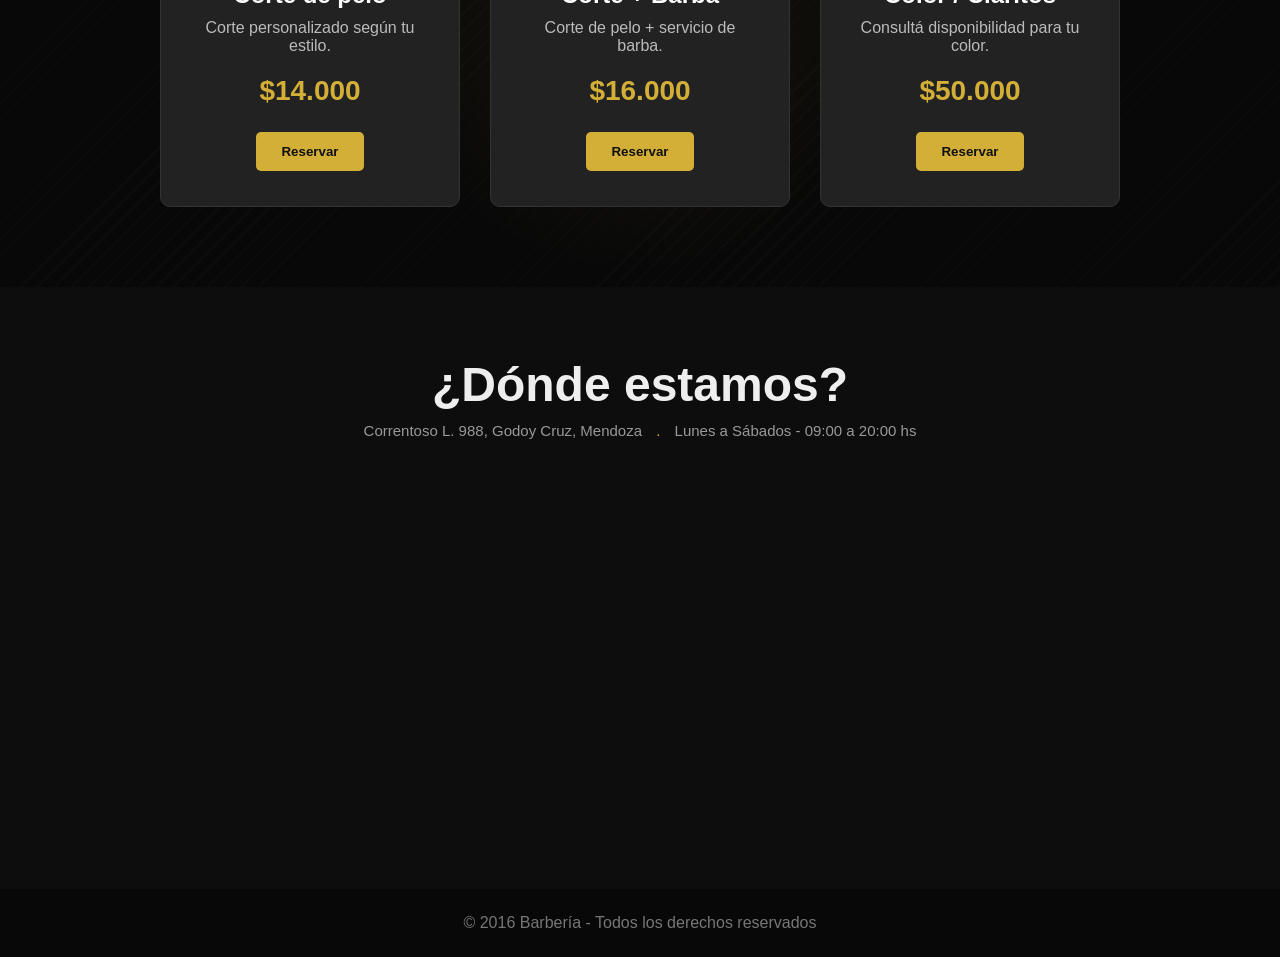
==== commit a6e9ced2: "arreglos" ====
--- a/index.html
+++ b/index.html
@@ -94,7 +94,7 @@
         <p class="direccion">
             Correntoso L. 988, Godoy Cruz, Mendoza
             <span>.</span>
-            Lunes a Sábados - 09:00 a
+            Lunes a Sábados - 09:00 a 20:00 hs
         </p>
         </div>
         <iframe src="https://www.google.com/maps/embed?pb=!1m14!1m12!1m3!1d209.26203654392415!2d-68.85746135885347!3d-32.945924481059535!2m3!1f0!2f0!3f0!3m2!1i1024!2i768!4f13.1!5e0!3m2!1ses!2sar!4v1789351291899!5m2!1ses!2sar" width="600" height="450" style="border:0;" allowfullscreen="" loading="lazy" referrerpolicy="strict-origin-when-cross-origin">
--- a/style.css
+++ b/style.css
@@ -189,9 +189,9 @@
     text-align: center;
 }
 .ubicacion h2 {
-    font-size: 30px;
-    font-weight: 500;
-    margin-bottom: 15px;
+    font-size: 48px;
+    font-weight: bold;
+    margin-bottom: 10px;
     color: #eee;
 }
 .direccion{
@@ -248,11 +248,23 @@
     object-fit: contain;
 }
 .aviso-deslizar{
-    display: block;
+    display: none;
     margin-top: 15px;
     color: #888;
     font-size: 14px;
     text-align: center;
+}
+.boton-horario.horario-pasado{
+    background-color: #111;
+    color: #555;
+    border-color: #292929;
+    cursor: not-allowed;
+    opacity: 0.55;
+    text-decoration: line-through;
+}
+.boton-horario.horario-pasado:hover{
+    transform: none;
+    border-color: #292929;
 }
 @media (max-width: 768px){
     header{
@@ -284,38 +296,42 @@
     }
     .carrusel-trabajos{
         width: 100%;
-        display: block;
+        display: flex;
+        align-items: center;
+        gap: 6px;
     }
     .contenedor-trabajos{
-        width: 92%;
+        width: 100%;
+        gap: 10px;
         margin:  0 auto;
         overflow-x: auto;
         scroll-snap-type: x mandatory;
     }
     .imagen-trabajo{
-        flex: 0 0 100%;
-        width: 100%;
-        height: 500px;
+        flex: 0 0 70%;
+        width: 70%;
+        height: 320px;
         object-fit: cover;
         scroll-snap-align: start;
     }
-    .flecha-carrusel{
-        display: none !important;
-    }
     .aviso-deslizar{
         display: block;
-        width: 100%;
         margin-top: 15px;
         text-align: center;
         color: #888;
         font-size: 14px;
     }
+    .flecha-carrusel {
+    width: 28px;
+    height: 28px;
+    font-size: 19px;
+}
 }
 
 /*FOTOS FOTOS FOTOS */
 .flecha-carrusel {
-    width: 48px;
-    height: 48px;
+    width: 32px;
+    height: 32px;
     display: flex;
     align-items: center;
     justify-content: center;
@@ -323,7 +339,7 @@
     color: #d4af37;
     border: 1px solid #d4af37;
     border-radius: 50%;
-    font-size: 35px;
+    font-size: 22px;
     flex-shrink: 0;
     cursor: pointer;
     transition: 0.3s;
@@ -354,7 +370,7 @@
     object-fit: cover;
     border-radius: 10px;
     flex-shrink: 0;
-    scroll-snap-type: start;
+    scroll-snap-align: start;
 }
 .contenedor-trabajos::-webkit-scrollbar{
     display: none;
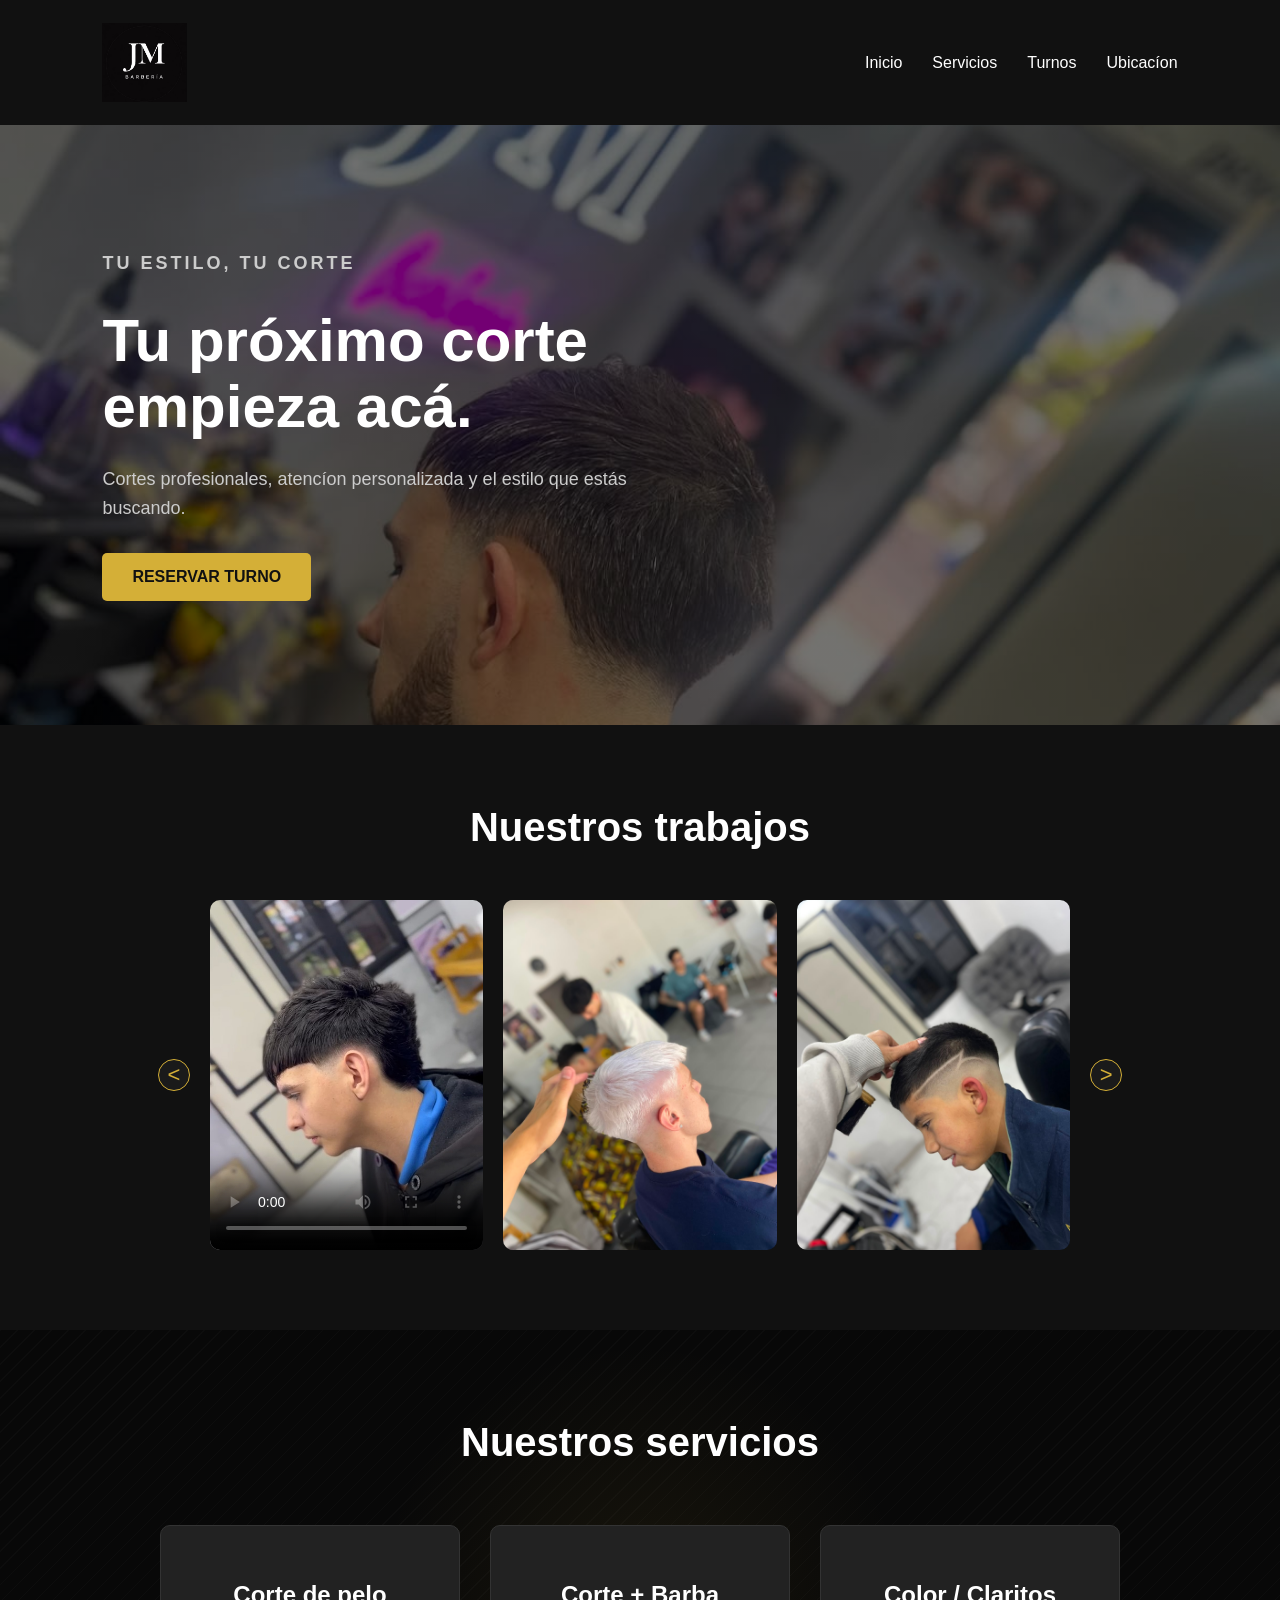
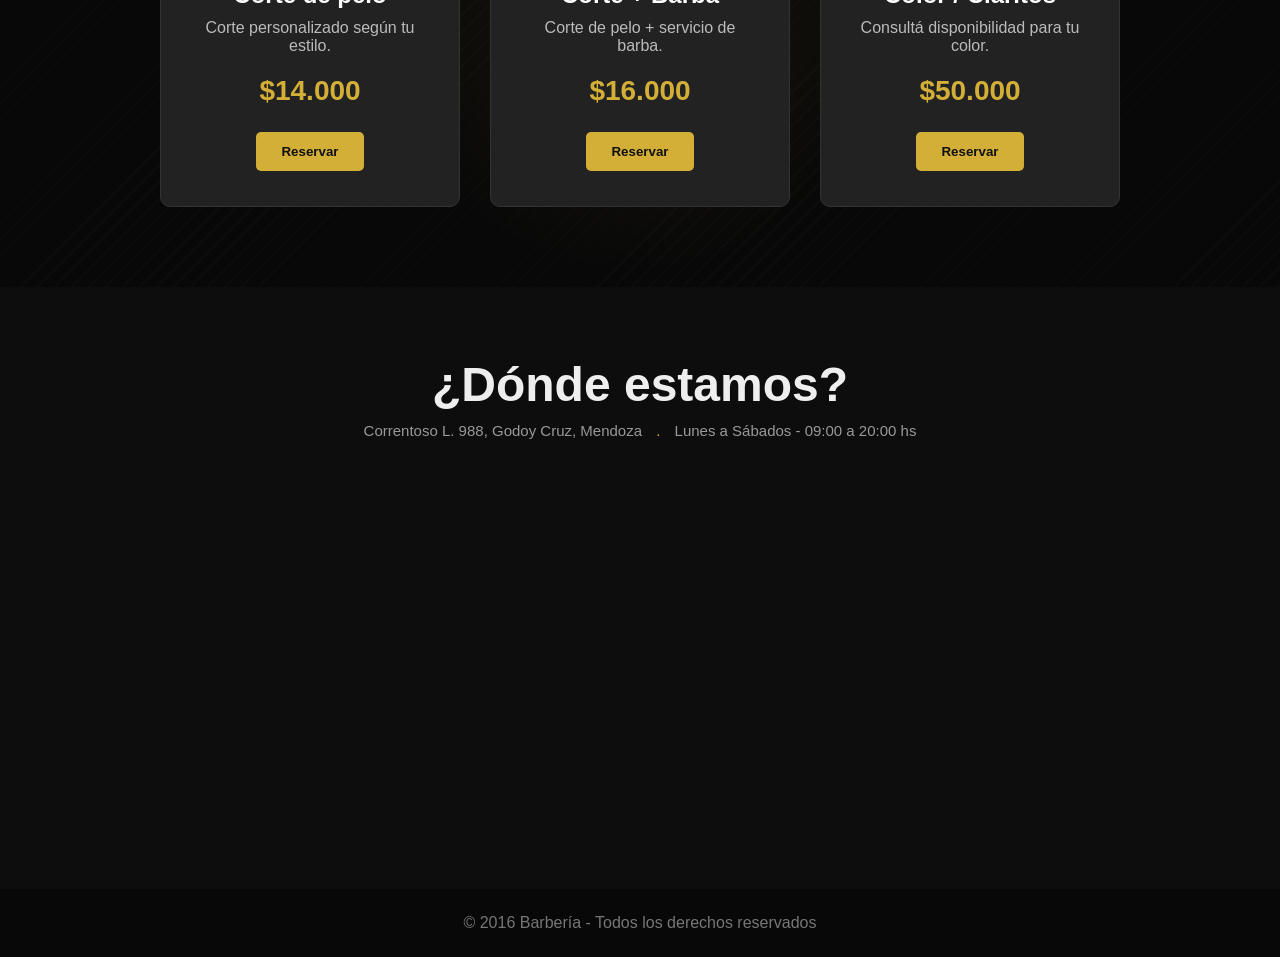
==== commit bbc4cae3: "mensual" ====
--- a/index.html
+++ b/index.html
@@ -68,7 +68,7 @@
                     <button class="boton-servicio"
                     data-servicio="Corte + Barba"
                     data-precio="16.000"
-                    data-duracion="50"
+                    data-duracion="40"
                     >Reservar
                     </button>
                 </div> 
@@ -105,4 +105,4 @@
         <p>© 2016 Barbería - Todos los derechos reservados</p>
         </footer>
 </body>
-</html>+</html>
--- a/style.css
+++ b/style.css
@@ -1,3 +1,10 @@
+
+html{
+    scroll-behavior: smooth;
+}
+.resumen-turno{
+    scroll-margin-top: 25px;
+}
 *{
     margin: 0px;
     padding: 0px;
@@ -99,6 +106,103 @@
     ),
     #080808;
 }
+.resumen-servicios {
+    display: grid;
+    grid-template-columns: repeat(2, 1fr);
+    gap: 16px;
+    width: 100%;
+}
+
+.resumen-servicio {
+    width: 100%;
+    min-height: 135px;
+    padding: 25px;
+    box-sizing: border-box;
+    background: #181818;
+    border: 1px solid #2c2c2c;
+    border-radius: 14px;
+    position: relative;
+    display: flex;
+    flex-direction: column;
+    justify-content: space-between;
+    transition: .25s;
+}
+
+.resumen-servicio:hover {
+    transform: translateY(-3px);
+    border-color: #444;
+}
+
+.resumen-servicio span {
+    color: #ddd;
+    font-size: 13px;
+    font-weight: bold;
+    letter-spacing: 1px;
+}
+
+.resumen-servicio p {
+    color: #777;
+    font-size: 13px;
+    margin-top: 7px;
+}
+
+.resumen-servicio strong {
+    font-size: 27px;
+    margin-top: 20px;
+}
+
+
+/* detalle de color arriba de cada tarjeta */
+
+.resumen-servicio::before {
+    content: "";
+    position: absolute;
+
+    top: 0;
+    left: 20px;
+    right: 20px;
+
+    height: 3px;
+    border-radius: 10px;
+}
+
+
+/* mismos colores que tu gráfico */
+
+.servicio-corte::before {
+    background: #12d3ff;
+}
+
+.servicio-corte strong {
+    color: #12d3ff;
+}
+
+
+.servicio-barba::before {
+    background: #ff0a0a;
+}
+
+.servicio-barba strong {
+    color: #ff5a5a;
+}
+
+
+.servicio-color::before {
+    background: #fbff18;
+}
+
+.servicio-color strong {
+    color: #fbff18;
+}
+
+
+.servicio-cancelados::before {
+    background: #e57373;
+}
+
+.servicio-cancelados strong {
+    color: #e57373;
+}
 .servicios h2{
     font-size: 40px;
     padding: 10px;
@@ -266,67 +370,7 @@
     transform: none;
     border-color: #292929;
 }
-@media (max-width: 768px){
-    header{
-        flex-direction: column;
-        gap: 20px;
-    }
-    nav{
-        gap: 15px;
-    }
-    .hero{
-        min-height: 500px;
-        padding: 60px 6%;
-        background-attachment: scroll;
-        background-position: center center;
-    }
-    .hero h2 {
-        font-size: 42px;
-    }
-    .contenedor-servicios{
-        flex-direction: column;
-        align-items: center;
-    }
-    .card-servicio{
-        width: 100%;
-        max-width: 320px;
-    }
-    .galeria{
-        grid-template-columns: 1fr;
-    }
-    .carrusel-trabajos{
-        width: 100%;
-        display: flex;
-        align-items: center;
-        gap: 6px;
-    }
-    .contenedor-trabajos{
-        width: 100%;
-        gap: 10px;
-        margin:  0 auto;
-        overflow-x: auto;
-        scroll-snap-type: x mandatory;
-    }
-    .imagen-trabajo{
-        flex: 0 0 70%;
-        width: 70%;
-        height: 320px;
-        object-fit: cover;
-        scroll-snap-align: start;
-    }
-    .aviso-deslizar{
-        display: block;
-        margin-top: 15px;
-        text-align: center;
-        color: #888;
-        font-size: 14px;
-    }
-    .flecha-carrusel {
-    width: 28px;
-    height: 28px;
-    font-size: 19px;
-}
-}
+
 
 /*FOTOS FOTOS FOTOS */
 .flecha-carrusel {
@@ -490,6 +534,18 @@
     cursor: pointer;
     transition: 0.3s;
 }
+.boton-horario.horario-ocupado{
+    background-color: #111;
+    color: #666;
+    border-color: #333;
+    cursor: not-allowed;
+    opacity: 0.55;
+    text-decoration: line-through;
+}
+.boton-horario.horario-ocupado:hover{
+    transform: none;
+    border-color: #333;
+}
 .boton-horario:hover{
     background-color: #d4af37;
     transform: translateY(-2px);
@@ -574,53 +630,8 @@
     transform: rotate(-20deg);
 }
 
-@media (max-width: 768px) {
-    .selector-servicios{
-        flex-direction: column;
-    }
-    #horariosReserva{
-        grid-template-columns: repeat(2,1fr);
-    }
-    .panel-reserva{
-        background: transparent;
-        border: none;
-        box-shadow: none;
-        padding: 0;
-        margin: 0;
-    }
-    .decoracion,
-    .mini-deco {
-        display: none;
-    }
-
-    .turnos-pagina {
-        padding: 35px 20px;
-    }
-
-    #elegirServicio h1 {
-        font-size: 30px;
-    }
-
-    #elegirServicio > p {
-        margin-top: 10px;
-        margin-bottom: 28px;
-    }
-
-    .selector-servicios {
-        flex-direction: column;
-        gap: 12px;
-    }
-
-    .opcion-servicio {
-        width: 100%;
-        padding: 18px;
-    }
-
-    .panel-reserva {
-        margin-top: 25px;
-        padding: 25px 18px;
-    }
-}
+
+
 .turnos-pagina{
     background:
         radial-gradient(
@@ -660,4 +671,1633 @@
 }
 .resumen-turno.visible{
     display: block;
-}+}
+
+/** EMPIEZA ADMIN ADMIN **/
+
+.admin-panel {
+    display: none;
+    min-height: 100 vh;
+    padding:  50px 7%;
+    background: #0b0b0b;
+    color: white;
+}
+.admin-panel.visible{
+    display: block;
+}
+.admin-encabezado {
+    display: flex;
+    justify-content: space-between;
+    align-items: center;
+    margin-bottom: 45px;
+}
+.admin-encabezado h1 {
+    font-size: 38px;
+    margin: 5px 0;
+}
+.admin-subtitulo,
+.admin-bloque-titulo span {
+    color: #d4af37;
+    font-size: 13px;
+    font-weight: bold;
+    letter-spacing: 2px;
+}
+.admin-acciones {
+    display: flex;
+    align-items: center;
+    gap: 10px;
+}
+
+.btn-agenda {
+    padding: 11px 18px;
+    border: none;
+    border-radius: 8px;
+    font-weight: 700;
+    cursor: pointer;
+}
+
+.btn-agenda.abierta {
+    background: #1d7041;
+    color: #fff;
+}
+
+.btn-agenda.cerrada {
+    background: #dc3545;
+    color: #fff;
+}
+.panel-agenda{
+    display: none;
+    background-color: #171717;
+    border: 1px solid #333;
+    border-radius: 12px;
+    padding: 20px;
+    margin: 20px 0 25px;
+    max-width: 550px;
+}
+.panel-agenda h3 {
+    margin: 0 0 15px;
+    color: white;
+    font-size: 18px;
+}
+.bloquear-horario{
+    display: flex;
+    align-items: center;
+    gap: 10px;
+    margin-bottom: 15px;
+}
+.bloquear-horario select{
+    background-color: #222;
+    color: white;
+    border: 1px solid #444;
+    border-radius: 7px;
+    padding: 10px;
+    cursor: pointer;
+}
+#btnBloquearHorario{
+    background-color: #d4af37;
+    color: black;
+    border: none;
+    border-radius: 7px;
+    padding: 10px 15px;
+    font-weight: 700;
+    cursor: pointer;
+}
+#btnCerrarDia{
+    background: transparent;
+    color: #ff5252;
+    border: 1px solid #ff5252;
+    border-radius: 7px;
+    padding: 10px 15px;
+    font-weight: 700;
+    cursor: pointer;
+}
+.btn-cerrar-sesion{
+    padding: 12px 20px;
+    background: transparent;
+    color: white;
+    border: 1px solid #444;
+    border-radius: 8px;
+    cursor: pointer;
+}
+.admin-estadisticas{
+    display: grid;
+    grid-template-columns: repeat(3, 1fr);
+    gap: 20px;
+    margin-bottom: 30px;
+}
+.admin-card,
+.admin-bloque{
+    background: #171717;
+    border: 1px solid #292929;
+    border-radius: 14px;
+}
+.admin-card{
+    padding: 25px;
+}
+.admin-card span{
+    color: #999;
+    font-size: 12px;
+    letter-spacing: 1px;
+}
+.admin-card strong{
+    display: block;
+    color: #d4af37;
+    font-size: 32px;
+    margin: 12px 0 5px;
+}
+.admin-contenido {
+    display: flex;
+    flex-direction: column;
+    gap: 20px;
+}
+.admin-bloque-titulo{
+    border-bottom: 1px solid #292929;
+    padding-bottom: 18px;
+    margin-bottom: 20px;
+}
+.admin-bloque-titulo h2{
+    margin-top: 5px;
+}
+.admin-vacio{
+    color: #777;
+    text-align: center;
+    margin-top: 60px;
+}
+
+.admin-turno:last-child{
+    border-bottom: none;
+    border-bottom: none;
+}
+.admin-turno-hora{
+    color: #d4af37;
+    font-size: 18px;
+    font-weight: bold;
+}
+.admin-turno-info{
+    display: flex;
+    flex-direction: column;
+    gap: 5px;
+}
+.admin-turno-info strong{
+    color: white;
+    font-size: 16px;
+}
+.admin-turno-info span {
+    color: #888;
+    font-size: 14px;
+}
+
+.admin-pagina {
+        background:
+    radial-gradient(
+        circle at center,
+        rgba(212, 175, 55, 0.35) 0%,
+        #0b0b0b 60%
+    );
+    display: flex;
+    justify-content: center;
+    align-items: center;
+
+    padding: 30px 20px;
+    box-sizing: border-box;
+}
+.admin-login{
+    width: 100%;
+    max-width: 420px;
+    background: #141414;
+    border: 1px solid #2c2c2c;
+    border-radius: 18px;
+    padding: 40px;
+    box-sizing: border-box;
+    display: flex;
+    flex-direction: column;
+    gap: 18px;
+    box-shadow: 0 20px 60px rgba(0, 0, 0, .5);
+}
+.admin-logo{
+    width: 110px;
+    height: 110px;
+    object-fit: cover;
+    border-radius: 50%;
+    display: block;
+    margin: 0 auto;
+}
+.login-campo{
+    display: flex;
+    flex-direction: column;
+    gap: 8px;
+}
+.login-campo label{
+    color: #ccc;
+    font-size: 14px;
+    font-weight: 600;
+}
+.login-campo input {
+    width: 100%;
+    height: 52px;
+    padding: 0 16px;
+    background: #0d0d0d;
+    color: white;
+    border: 1px solid #333;
+    border-radius: 10px;
+    font-size: 15px;
+    box-sizing: border-box;
+    outline: none;
+}
+.login-campo input:focus{
+    border-color: #d4af37;
+}
+
+.password-contenedor{
+    position: relative;
+}
+.password-contenedor input {
+    padding-right: 50px;
+}
+.password-ojo{
+    position: absolute;
+    right: 14px;
+    top: 50%;
+    transform: translateY(-50%);
+    background: transparent;
+    border: none;
+    cursor: pointer;
+    font-size: 18px;
+    color: #aaa;
+    opacity: 0.8;
+}
+.password-ojo:hover{
+    color: #d4af37;
+    opacity: 1;
+}
+.login-etiqueta,
+.admin-login h1{
+    font-size: 26px;
+    margin: 4px 0;
+    text-align: center;
+}
+.login-subtitulo{
+    text-align: center;
+}
+.login-footer{
+    text-align: center;
+    color: #777;
+    font-size: 12px;
+    margin: 2px 0 0;
+}
+
+
+.btn-cancelar-turno:hover{
+    background-color: #e57373;
+    color: #111;
+}
+.turno-cancelado{
+    opacity: .65;
+}
+.turno-cancelado .admin-turno-hora{
+    text-decoration: line-through;
+    color: #888;
+}
+.estado-cancelado{
+    color: #e57373;
+    font-size: 12px;
+    font-weight: bold;
+    letter-spacing: 1px;
+}
+.estado-turno {
+    display: inline-block;
+    padding: 6px 10px;
+    border-radius: 20px;
+    font-size: 12px;
+    font-weight: 600;
+    text-transform: capitalize;
+}
+
+.estado-turno.confirmado {
+    color: #4ade80;
+    background: rgba(74, 222, 128, 0.12);
+    border: 1px solid rgba(74, 222, 128, 0.3);
+}
+
+.estado-turno.cancelado {
+    color: #ff6464;
+    background: rgba(255, 100, 100, 0.12);
+    border: 1px solid rgba(255, 100, 100, 0.3);
+}
+#graficoFinanzas{
+    display: grid;
+    grid-template-columns: 380px 1fr;
+    gap: 40px;
+    align-items: stretch;
+    width: 100%;
+    box-sizing: border-box;
+    padding: 40px 30px;
+}
+
+
+.finanzas-grafico {
+    background: #141414;
+    border: 1px solid #2c2c2c;
+    border-radius: 16px;
+    padding: 25px;
+
+    display: flex;
+    flex-direction: column;
+    align-items: center;
+}
+
+.contenedor-grafico {
+    width: 320px;
+    height: 320px;
+    position: relative;
+}
+
+.ingreso-mensual {
+    width: 100%;
+    margin-top: 20px;
+    padding-top: 20px;
+
+    border-top: 1px solid #292929;
+    text-align: center;
+}
+
+.ingreso-mensual span {
+    color: #888;
+    font-size: 12px;
+    letter-spacing: 2px;
+}
+
+.ingreso-mensual strong {
+    display: block;
+
+    color: #d4af37;
+    font-size: 34px;
+
+    margin: 8px 0 4px;
+}
+
+.ingreso-mensual p {
+    color: #888;
+    margin: 0;
+}
+.historial-celular{
+    display: none;
+}
+
+
+.historial-bloque {
+    margin-top: 30px;
+}
+
+.historial-encabezado {
+    display: flex;
+    justify-content: space-between;
+    align-items: center;
+    gap: 20px;
+    margin-bottom: 22px;
+}
+
+.historial-encabezado h2 {
+    margin: 0 0 6px;
+}
+
+.historial-encabezado p {
+    margin: 0 0 16px;
+    color: #888;
+}
+
+.historial-filtros {
+    display: flex;
+    gap: 10px;
+    flex-wrap: wrap;
+    margin-bottom: 18px;
+}
+
+.filtro-historial {
+    padding: 10px 16px;
+    border: 1px solid #333;
+    border-radius: 8px;
+    background: #111;
+    color: #aaa;
+    cursor: pointer;
+}
+
+.filtro-historial.activo {
+    background: #d4af37;
+    color: #111;
+    border-color: #d4af37;
+}
+
+.historial-resumen {
+    display: grid;
+    grid-template-columns: repeat(3, 1fr);
+    gap: 15px;
+    margin-bottom: 25px;
+}
+
+.historial-stat {
+    background: #111;
+    border: 1px solid #292929;
+    border-radius: 10px;
+    padding: 18px;
+}
+
+.historial-stat span {
+    display: block;
+    color: #888;
+    margin-bottom: 8px;
+}
+
+.historial-stat strong {
+    font-size: 24px;
+    color: white;
+}
+
+.historial-tabla-contenedor {
+    width: 100%;
+    overflow-x: auto;
+    overflow-y: auto;
+    max-height: 420px;
+}
+
+.historial-tabla {
+    width: 100%;
+    border-collapse: collapse;
+    min-width: 700px;
+}
+
+.historial-tabla th,
+.historial-tabla td {
+    padding: 15px;
+    text-align: left;
+    border-bottom: 1px solid #292929;
+}
+
+.historial-tabla th {
+    color: #d4af37;
+    font-size: 13px;
+    text-transform: uppercase;
+}
+
+.buscar-fecha-historial{
+    margin: 0 0 24px;
+    display: flex;
+    flex-direction: column;
+    gap: 7px;
+    width: 220px;
+}
+
+.buscar-fecha-historial label{
+    color: #aaa;
+    font-size: 13px;
+    font-weight: 600;
+}
+.fecha-historial{
+    width: 220px;
+    padding: 12px 14px;
+
+    background: #111;
+    color: white;
+
+    border: 1px solid #333;
+    border-radius: 8px;
+
+    font-family: inherit;
+    color-scheme: dark;
+}
+.fecha-historial:focus{
+    outline: none;
+    border-color: #d4af37;
+}
+.historial-bloque h2 {
+    margin-bottom: 6px;
+}
+
+.historial-bloque > p {
+    margin-bottom: 18px;
+}
+
+.historial-filtros {
+    margin-top: 12px;
+    margin-bottom: 18px;
+}
+
+.buscar-fecha-historial {
+    margin-top: 16px;
+    margin-bottom: 26px;
+}
+
+.fecha-historial {
+    margin: 8px 0 0;
+}
+.historial-titulo {
+    margin-bottom: 18px;
+}
+
+.historial-titulo h2 {
+    margin: 0 0 6px;
+}
+
+.historial-titulo p {
+    margin: 0;
+    color: #888;
+}
+/* PROMOCIONES  */
+.promo-reservable {
+    cursor: pointer;
+}
+
+.promo-reservable:active {
+    transform: scale(0.98);
+}
+
+.promo-reservable.seleccionada {
+    border-color: #d4af37;
+    box-shadow: 0 0 0 1px #d4af37;
+}
+.promociones {
+    width: min(1100px, 90%);
+    margin: 45px auto 30px;
+}
+
+.promociones-titulo {
+    display: flex;
+    align-items: center;
+    gap: 20px;
+    margin-bottom: 25px;
+}
+
+.promociones-titulo h2 {
+    color: #d4af37;
+    font-size: 17px;
+    letter-spacing: 4px;
+    white-space: nowrap;
+}
+
+.promociones-titulo span {
+    height: 1px;
+    background: #d4af37;
+    flex: 1;
+    opacity: 0.6;
+}
+
+.promociones-grid {
+    display: grid;
+    grid-template-columns: repeat(3, 1fr);
+    gap: 20px;
+}
+
+.promo-card {
+    display: flex;
+    align-items: center;
+    gap: 18px;
+
+    background: rgba(15, 15, 15, 0.85);
+    border: 1px solid #8b7026;
+    border-radius: 14px;
+
+    padding: 22px;
+    min-height: 145px;
+
+    transition: transform 0.25s ease,
+                border-color 0.25s ease;
+}
+
+.promo-card:hover {
+    transform: translateY(-4px);
+    border-color: #d4af37;
+}
+
+.promo-icono {
+    font-size: 38px;
+}
+
+.promo-card h3 {
+    margin: 0 0 7px;
+    color: white;
+    font-size: 20px;
+}
+
+.promo-card h3 strong {
+    color: #d4af37;
+}
+
+.promo-card p {
+    margin: 0 0 5px;
+    color: #ccc;
+}
+
+.promo-precio,
+.promo-destacado {
+    display: block;
+    color: #d4af37;
+    font-size: 21px;
+    font-weight: bold;
+    margin: 5px 0 10px;
+}
+
+.promo-card small {
+    display: inline-block;
+    color: #d4af37;
+    border: 1px solid #8b7026;
+    border-radius: 20px;
+    padding: 4px 12px;
+}
+/* ACCIONES DE TURNOS */
+
+.admin-turno {
+    display: grid;
+    grid-template-columns: 75px 1fr auto auto auto;
+    align-items: center;
+    gap: 16px;
+    padding: 16px 0;
+}
+
+.admin-turno-precio {
+    min-width: 85px;
+    text-align: right;
+    font-weight: 700;
+}
+
+.btn-editar-precio,
+.btn-cancelar-turno {
+    height: 36px;
+    padding: 0 14px;
+    border-radius: 7px;
+    font-size: 12px;
+    font-weight: 600;
+    cursor: pointer;
+}
+/* editar*/
+.btn-editar-precio {
+    background: #d4af37;
+    color: #111;
+    border: 1px solid #d4af37;
+}
+
+.btn-cancelar-turno {
+    background: transparent;
+    color: #ff6262;
+    border: 1px solid #8f3636;
+}
+/* MODAL EDITAR PRECIO  */
+
+.modal-precio {
+    display: none;
+    position: fixed;
+    inset: 0;
+    background: rgba(0, 0, 0, 0.75);
+    backdrop-filter: blur(5px);
+    z-index: 9999;
+
+    align-items: center;
+    justify-content: center;
+    padding: 20px;
+}
+
+.modal-precio.activo {
+    display: flex;
+}
+
+.modal-precio-contenido {
+    position: relative;
+    width: 100%;
+    max-width: 430px;
+
+    background: #111;
+    border: 1px solid #5c4a18;
+    border-radius: 16px;
+    padding: 30px;
+
+    box-shadow: 0 20px 60px rgba(0, 0, 0, 0.6);
+}
+
+.modal-cerrar {
+    position: absolute;
+    top: 12px;
+    right: 15px;
+
+    background: transparent;
+    border: none;
+    color: #888;
+    font-size: 28px;
+    cursor: pointer;
+}
+
+.modal-etiqueta {
+    color: #d4af37;
+    font-size: 11px;
+    letter-spacing: 2px;
+}
+
+.modal-precio-contenido h2 {
+    color: white;
+    margin: 7px 0 20px;
+}
+
+.modal-cliente {
+    color: white;
+    font-weight: 700;
+    margin-bottom: 4px;
+}
+
+.modal-servicio {
+    color: #888;
+    margin-bottom: 22px;
+}
+
+.modal-precio-actual {
+    display: flex;
+    justify-content: space-between;
+    align-items: center;
+
+    background: #181818;
+    border-radius: 10px;
+    padding: 14px;
+    margin-bottom: 20px;
+}
+
+.modal-precio-actual span {
+    color: #888;
+}
+
+.modal-precio-actual strong {
+    color: #d4af37;
+    font-size: 20px;
+}
+
+.modal-precio-contenido label {
+    display: block;
+    color: #aaa;
+    margin-bottom: 8px;
+}
+
+.input-precio {
+    display: flex;
+    align-items: center;
+
+    background: #181818;
+    border: 1px solid #333;
+    border-radius: 10px;
+
+    padding: 0 15px;
+}
+
+.input-precio span {
+    color: #d4af37;
+    font-size: 20px;
+}
+
+.input-precio input {
+    width: 100%;
+    background: transparent;
+    border: none;
+    outline: none;
+
+    color: white;
+    font-size: 20px;
+    padding: 14px 10px;
+}
+
+.modal-acciones {
+    display: flex;
+    gap: 10px;
+    margin-top: 25px;
+}
+
+.btn-modal-cancelar,
+.btn-modal-guardar {
+    flex: 1;
+    padding: 12px;
+    border-radius: 8px;
+    cursor: pointer;
+}
+
+.btn-modal-cancelar {
+    background: transparent;
+    color: #aaa;
+    border: 1px solid #444;
+}
+
+.btn-modal-guardar {
+    background: #d4af37;
+    color: #111;
+    border: 1px solid #d4af37;
+    font-weight: 700;
+}
+
+
+
+/*  NOTIFICACIÓN  */
+
+.notificacion-admin {
+    position: fixed;
+    left: 50%;
+    bottom: 25px;
+
+    transform: translate(-50%, 100px);
+
+    background: #151515;
+    color: white;
+    border: 1px solid #d4af37;
+    border-radius: 10px;
+
+    padding: 13px 20px;
+    z-index: 10000;
+
+    opacity: 0;
+    pointer-events: none;
+    transition: 0.3s ease;
+}
+
+.notificacion-admin.mostrar {
+    transform: translate(-50%, 0);
+    opacity: 1;
+}
+
+.btn-whatsapp {
+    background: #09f760;
+    color: rgb(52, 50, 50);
+    border: none;
+    padding: 8px 16px;
+    border-radius: 8px;
+    font-weight: 600;
+    cursor: pointer;
+    transition: transform 0.2s ease, box-shadow 0.2s ease;
+}
+
+.btn-whatsapp:hover {
+    transform: translateY(-2px);
+    box-shadow: 0 5px 15px rgba(0, 0, 0, 0.25);
+}
+
+.btn-whatsapp:active {
+    transform: scale(0.97);
+}
+
+.fecha-wrapper {
+    position: relative;
+    width: 100%;
+    max-width: 260px;
+    margin: 15px auto;
+}
+
+    .fecha-placeholder {
+    position: absolute;
+    left: 0;
+    right: 40px;
+    top: 50%;
+    text-align: center;
+    color: #aaa;
+    font-size: 14px;
+    pointer-events: none;
+    z-index: 1;
+    white-space: nowrap;
+}
+
+#fechaReserva {
+    color: transparent;
+}
+
+#fechaReserva.fecha-elegida {
+    color: white;
+}
+
+.navegacion-fecha {
+    display: flex;
+    justify-content: center;
+    align-items: center;
+    gap: 12px;
+    margin: 20px 0;
+}
+.navegacion-fecha button {
+    background: #d4af37;
+    color: black;
+    border: none;
+    border-radius: 6px;
+    padding: 5px 5px;
+    cursor: pointer;
+    font-size: 18px;
+}
+
+#fechaAdmin {
+    background: #1d1d1d;
+    color: white;
+    border: 1px solid #d4af37;
+    border-radius: 8px;
+    padding: 6px;
+}
+
+.bloqueos-activos {
+    margin-top: 20px;
+    padding-top: 15px;
+    border-top: 1px solid #333;
+}
+
+.bloqueos-activos h4 {
+    margin-bottom: 12px;
+}
+
+.bloqueo-item {
+    display: flex;
+    justify-content: space-between;
+    align-items: center;
+
+    background: #222;
+    border-radius: 8px;
+
+    padding: 10px 12px;
+    margin-bottom: 8px;
+}
+
+.btn-abrir-bloqueo {
+    background: #19c463;
+    color: white;
+    border: none;
+    border-radius: 6px;
+    padding: 8px 12px;
+    font-weight: 700;
+    cursor: pointer;
+}
+
+/* ==========================
+   TURNOS MANUALES - ADMIN
+========================== */
+
+.turnos-manuales {
+    margin: 25px 0;
+}
+
+.btn-manual {
+    background: #d4af37;
+    color: #111;
+    border: none;
+    border-radius: 9px;
+    padding: 14px 20px;
+    font-size: 14px;
+    font-weight: 700;
+    cursor: pointer;
+}
+
+.btn-manual:hover {
+    background: #e5c65a;
+}
+
+.panel-turno-manual {
+    background: #1b1b1b;
+    border: 1px solid #383838;
+    border-radius: 12px;
+    padding: 25px;
+    margin-top: 20px;
+    max-width: 650px;
+    color: white;
+}
+
+.panel-turno-manual.oculto {
+    display: none;
+}
+
+.panel-turno-manual h2 {
+    color: #d4af37;
+    margin-bottom: 25px;
+}
+
+#formTurnoManual {
+    display: flex;
+    flex-direction: column;
+    gap: 12px;
+}
+
+#formTurnoManual label {
+    color: #ddd;
+    font-size: 14px;
+    font-weight: 600;
+}
+
+#formTurnoManual input,
+#formTurnoManual select {
+    width: 100%;
+    background: #292929;
+    color: white;
+    border: 1px solid #555;
+    border-radius: 8px;
+    padding: 13px;
+    font-size: 16px;
+    color-scheme: dark;
+}
+
+#formTurnoManual input:focus,
+#formTurnoManual select:focus {
+    outline: none;
+    border-color: #d4af37;
+}
+
+.acciones-manual {
+    display: flex;
+    gap: 12px;
+    margin-top: 15px;
+}
+
+#guardarTurnoManual {
+    background: #d4af37;
+    color: #111;
+    border: none;
+    border-radius: 8px;
+    padding: 13px 18px;
+    font-weight: 700;
+    cursor: pointer;
+}
+
+#cancelarTurnoManual {
+    background: #444;
+    color: white;
+    border: none;
+    border-radius: 8px;
+    padding: 13px 18px;
+    cursor: pointer;
+}
+
+#mensajeTurnoManual {
+    font-size: 14px;
+    margin-top: 10px;
+}
+
+@media (max-width: 600px) {
+    .panel-turno-manual {
+        padding: 18px;
+    }
+
+    .btn-manual {
+        width: 100%;
+    }
+
+    .acciones-manual {
+        flex-direction: column;
+    }
+
+    .acciones-manual button {
+        width: 100%;
+    }
+}
+
+
+
+/* =========================
+    RESPONSIVE CELULAR
+========================= */
+
+@media (max-width: 768px) {
+
+
+
+
+    header {
+        flex-direction: column;
+        gap: 20px;
+    }
+
+    nav {
+        gap: 15px;
+    }
+
+    .hero {
+        min-height: 500px;
+        padding: 60px 6%;
+        background-attachment: scroll;
+        background-position: center center;
+    }
+
+    .hero h2 {
+        font-size: 42px;
+    }
+
+    .contenedor-servicios {
+        flex-direction: column;
+        align-items: center;
+    }
+
+    .card-servicio {
+        width: 100%;
+        max-width: 320px;
+    }
+
+    .galeria {
+        grid-template-columns: 1fr;
+    }
+
+    .carrusel-trabajos {
+        width: 100%;
+        position: relative;
+        display: block;
+    }
+
+    .contenedor-trabajos {
+        width: 100%;
+        gap: 12px;
+        overflow-x: auto;
+        scroll-snap-type: x mandatory;
+    }
+
+    .imagen-trabajo {
+        flex: 0 0 88%;
+        width: 88%;
+        height: 420px;
+        object-fit: cover;
+        scroll-snap-align: start;
+    }
+
+    .aviso-deslizar {
+        display: block;
+        margin-top: 15px;
+        text-align: center;
+        color: #888;
+        font-size: 14px;
+    }
+    .flecha-placeholder{
+        left: 0;
+        right: 35px;
+        width: auto;
+        text-align: center;
+        transform: translateY(-50%);
+    }
+    .flecha-carrusel {
+        position: absolute;
+        top: 50%;
+        transform: translateY(-50%);
+        z-index: 10;
+        width: 36px;
+        height: 36px;
+    }
+
+    #anterior {
+        left: 10px;
+    }
+
+    #siguiente {
+        right: 10px;
+    }
+
+
+
+    .trabajos {
+        padding-left: 10px;
+        padding-right: 10px;
+    }
+
+    .turnos-pagina {
+        padding: 35px 20px;
+    }
+
+    #elegirServicio h1 {
+        font-size: 30px;
+    }
+
+    #elegirServicio > p {
+        margin-top: 10px;
+        margin-bottom: 28px;
+    }
+
+    .selector-servicios {
+        flex-direction: column;
+        gap: 12px;
+    }
+
+    .opcion-servicio {
+        width: 100%;
+        padding: 18px;
+        box-sizing: border-box;
+    }
+
+    #horariosReserva {
+        grid-template-columns: repeat(2, 1fr);
+    }
+
+    .panel-reserva {
+        background: transparent;
+        border: none;
+        box-shadow: none;
+        margin: 25px 0 0;
+        padding: 0;
+    }
+
+    .decoracion,
+    .mini-deco {
+        display: none;
+    }
+
+
+    .promociones {
+        width: 100%;
+        margin: 40px auto 30px;
+        padding: 0 15px;
+        box-sizing: border-box;
+    }
+
+    .promociones-grid {
+        display: flex;
+        flex-direction: column;
+        width: 100%;
+        gap: 12px;
+    }
+
+    .promo-card {
+        width: 100%;
+        max-width: none;
+        min-width: 0;
+        justify-content: center;
+        text-align: center;
+        box-sizing: border-box;
+    }
+
+
+
+
+    .admin-panel,
+    .admin-contenido,
+    .admin-bloque {
+        width: 100%;
+        max-width: 100%;
+        box-sizing: border-box;
+    }
+
+    .admin-card {
+        width: 100%;
+        min-width: 0;
+        box-sizing: border-box;
+    }
+
+    .admin-encabezado {
+        flex-direction: column;
+        align-items: flex-start;
+        gap: 20px;
+    }
+
+    .admin-encabezado h1 {
+        font-size: 30px;
+    }
+
+    .admin-estadisticas {
+        grid-template-columns: 1fr;
+        width: 100%;
+    }
+
+    .btn-cerrar-sesion {
+        width: 100%;
+    }
+
+
+    /* =====================
+    TURNOS ADMIN
+    ===================== */
+
+    .admin-turno {
+        display: grid;
+        grid-template-columns: 55px minmax(0, 1fr);
+        gap: 5px 10px;
+        align-items: start;
+        padding: 12px 8px;
+        border-bottom: 1px solid #333;
+    }
+
+    /* HORA */
+
+    .admin-turno-hora {
+        grid-column: 1;
+        grid-row: 1 / 4;
+
+        color: #d4af37;
+        font-size: 16px;
+        font-weight: bold;
+
+        padding-top: 2px;
+    }
+
+    /* NOMBRE + SERVICIO */
+
+    .admin-turno-info {
+        grid-column: 2;
+        grid-row: 1;
+        min-width: 0;
+    }
+
+    .admin-turno-info strong {
+        display: block;
+        font-size: 15px;
+        word-break: break-word;
+    }
+
+    .admin-turno-info span {
+        font-size: 13px;
+    }
+
+    /* PRECIO */
+
+    .admin-turno-precio {
+        grid-column: 2;
+        grid-row: 2;
+
+        text-align: left;
+        font-size: 15px;
+        margin: 0;
+    }
+
+    /* LOS 3 BOTONES EN UNA SOLA FILA */
+
+    .admin-turno-acciones {
+        grid-column: 2;
+        grid-row: 3;
+
+        display: flex;
+        align-items: center;
+        gap: 5px;
+
+        width: 100%;
+        margin-top: 5px;
+    }
+
+    .admin-turno-acciones .btn-editar-precio,
+    .admin-turno-acciones .btn-whatsapp,
+    .admin-turno-acciones .btn-cancelar-turno {
+        width: auto;
+        min-width: 0;
+
+        height: 30px;
+        padding: 0 6px;
+        margin: 0;
+
+        font-size: 10px;
+        font-weight: 600;
+        white-space: nowrap;
+
+        border-radius: 6px;
+        box-sizing: border-box;
+    }
+
+    /* EDITAR */
+
+    .admin-turno-acciones .btn-editar-precio {
+        background: #d4af37;
+        color: #111;
+        border: 1px solid #d4af37;
+    }
+
+    /* WHATSAPP */
+
+    .admin-turno-acciones .btn-whatsapp {
+        flex: 1;
+
+        background: #09f760;
+        color: #222;
+        border: none;
+    }
+
+    /* CANCELAR */
+
+    .admin-turno-acciones .btn-cancelar-turno {
+        background: transparent;
+        color: #ff6262;
+        border: 1px solid #8f3636;
+    }
+
+
+
+
+    #graficoFinanzas {
+        display: grid;
+        grid-template-columns: 1fr;
+        gap: 20px;
+        align-items: stretch;
+        padding: 20px 0;
+    }
+
+    .contenedor-grafico {
+        width: 240px;
+        height: 240px;
+        max-width: 100%;
+        margin: 0 auto;
+    }
+
+    .resumen-servicios {
+        display: flex;
+        flex-direction: column;
+        gap: 10px;
+        width: 100%;
+        max-width: none;
+    }
+
+    .resumen-servicio {
+        width: 100%;
+        max-width: none;
+        box-sizing: border-box;
+
+        display: flex;
+        flex-direction: row;
+        justify-content: space-between;
+        align-items: center;
+
+        padding: 14px 16px;
+        background: #1d1d1d;
+        border: 1px solid #292929;
+        border-radius: 8px;
+    }
+
+    .sancor{
+        width: 100%;
+        display: flex;
+        justify-content: center;
+    }
+    .sancor img{
+        width: 250px;
+        max-width: 100%;
+        height: auto;
+        object-fit: contain;
+    }
+    .cm{
+        display: flex;
+        justify-content: center;
+        padding: 10px;
+    }
+    .historial-resumen {
+        grid-template-columns: repeat(2, 1fr);
+    }
+
+    .historial-stat {
+        padding: 14px 12px;
+    }
+
+    .historial-stat span {
+        font-size: 12px;
+    }
+
+    .historial-stat:last-child {
+        grid-column: 1 / -1;
+        text-align: center;
+    }
+
+    /* Tabla PC desaparece */
+
+    .historial-tabla-contenedor {
+        display: none;
+    }
+
+    /* Cards celular */
+
+    .historial-celular {
+        display: flex;
+        flex-direction: column;
+        gap: 12px;
+        width: 100%;
+    }
+
+    .historial-card {
+        background: #111;
+        border: 1px solid #292929;
+        border-radius: 12px;
+        padding: 16px;
+        box-sizing: border-box;
+    }
+
+    .historial-card-top {
+        display: flex;
+        justify-content: space-between;
+        align-items: center;
+        gap: 10px;
+    }
+
+    .historial-card-top > strong {
+        color: #d4af37;
+        font-size: 20px;
+    }
+
+    .historial-card h3 {
+        margin: 14px 0 8px;
+        font-size: 18px;
+        color: white;
+    }
+
+    .historial-card-info {
+        display: flex;
+        flex-direction: column;
+        gap: 4px;
+        color: #999;
+        font-size: 14px;
+    }
+
+    .historial-card-precio {
+        display: block;
+        margin-top: 14px;
+        font-size: 19px;
+        color: white;
+    }
+
+
+
+
+    .modal-precio-contenido {
+        padding: 25px 20px;
+    }
+
+    .modal-acciones {
+        flex-direction: column;
+    }
+
+    .notificacion-admin {
+        width: calc(100% - 40px);
+        text-align: center;
+        box-sizing: border-box;
+    }
+
+        #fechaReserva {
+    color: transparent;
+    -webkit-text-fill-color: transparent;
+}
+
+#fechaReserva.fecha-elegida {
+    color: white;
+    -webkit-text-fill-color: white;
+}
+.admin-acciones {
+        display: flex;
+        gap: 10px;
+        width: 100%;
+    }
+
+    .btn-agenda {
+        flex: 1;
+        min-width: 0;
+        padding: 12px 10px;
+        white-space: nowrap;
+        font-size: 13px;
+        border-radius: 8px;
+    }
+
+    .btn-cerrar-sesion {
+        flex: 1;
+        padding: 12px 10px;
+        white-space: nowrap;
+    }
+
+    .fecha-wrapper {
+        position: relative;
+        width: 100%;
+        max-width: 300px;
+        margin: 0 auto;
+    }
+
+    #fechaReserva {
+        width: 100%;
+        height: 65px;
+        box-sizing: border-box;
+
+        background: #222;
+        color: white;
+
+        border: 2px solid #555;
+        border-radius: 10px;
+
+        font-size: 16px;
+        text-align: center;
+
+        padding: 0 15px;
+
+        -webkit-appearance: none;
+        appearance: none;
+    }
+
+    #fechaReserva::-webkit-calendar-picker-indicator {
+        position: absolute;
+        width: 100%;
+        height: 100%;
+        left: 0;
+        top: 0;
+
+        opacity: 0;
+        cursor: pointer;
+    }
+
+    .fecha-placeholder {
+        position: absolute;
+        left: 50%;
+        top: 50%;
+        transform: translate(-50%, -50%);
+
+        width: 100%;
+        text-align: center;
+
+        color: #aaa;
+        font-size: 16px;
+
+        pointer-events: none;
+        z-index: 2;
+    }
+
+    #fechaReserva.fecha-elegida {
+        color: white;
+        -webkit-text-fill-color: white;
+    }
+
+    .fecha-wrapper:has(#fechaReserva.fecha-elegida)
+    .fecha-placeholder {
+        display: none;
+    }
+}
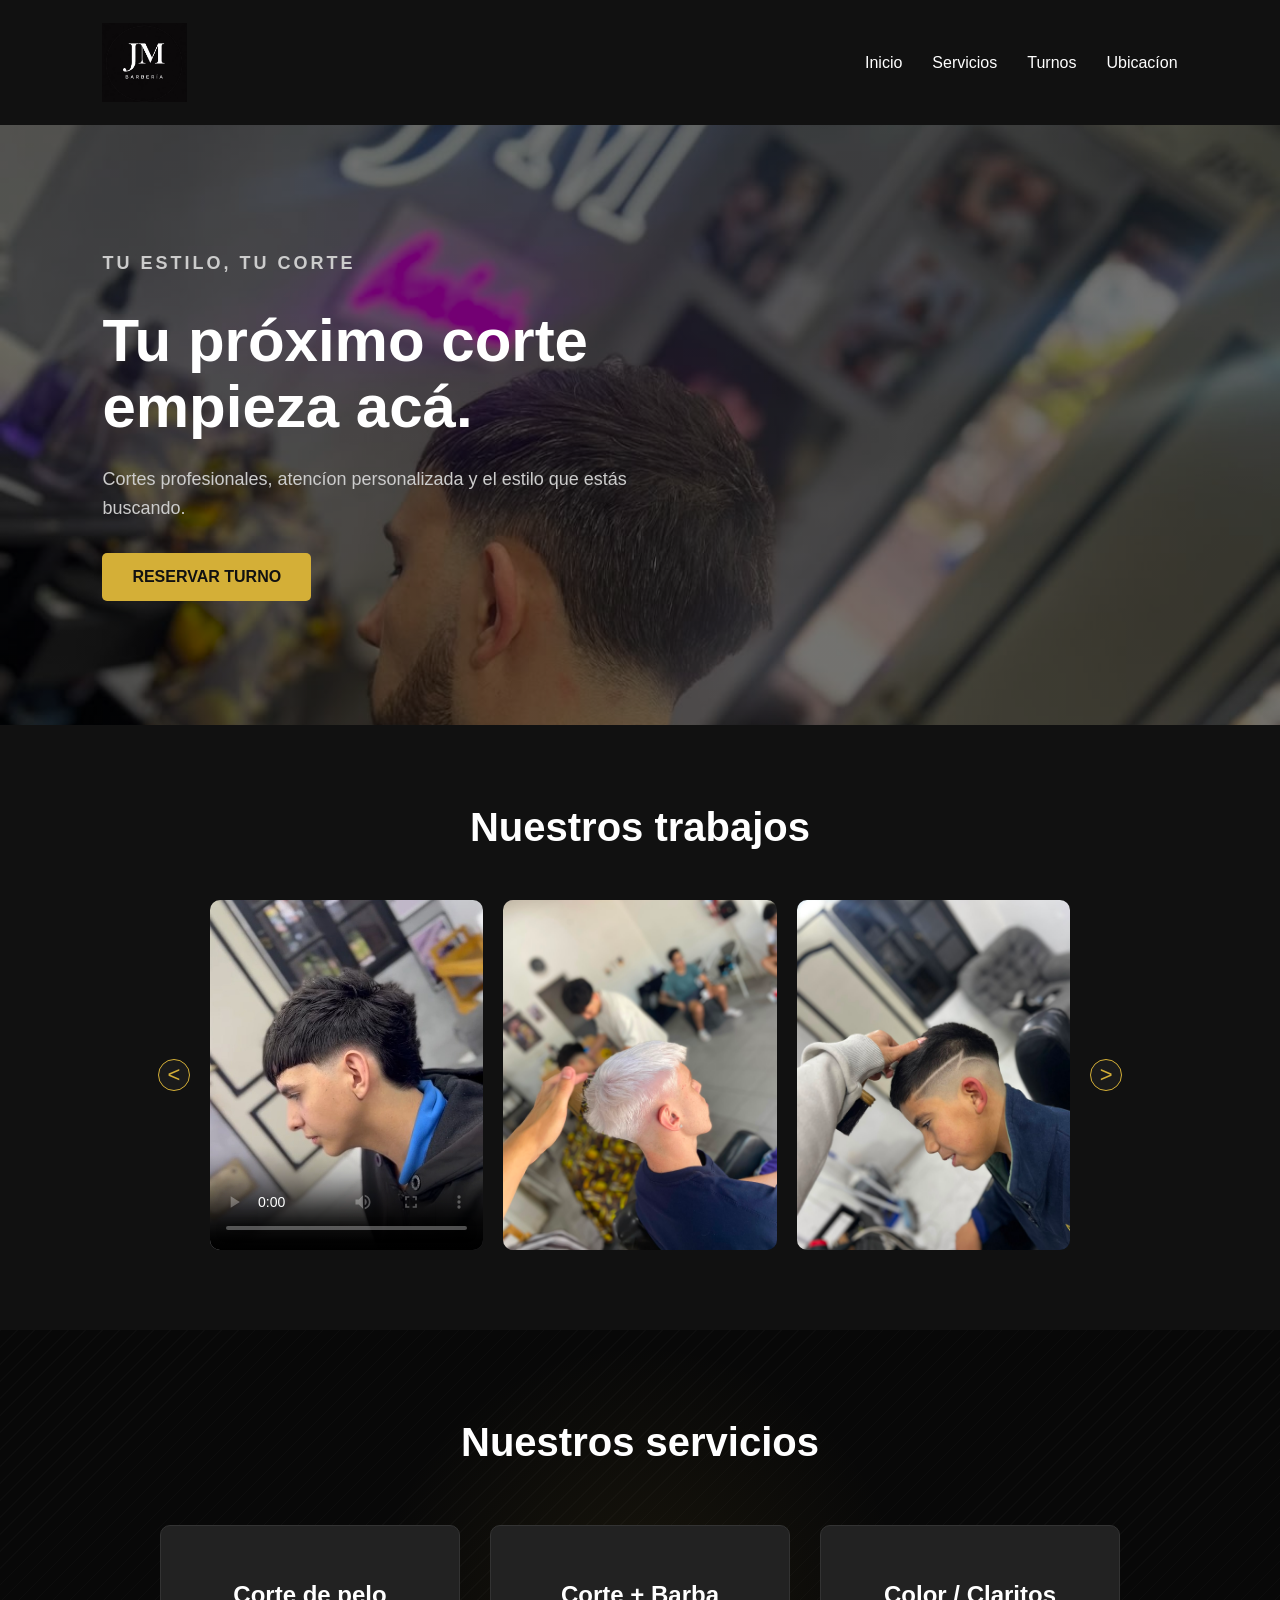
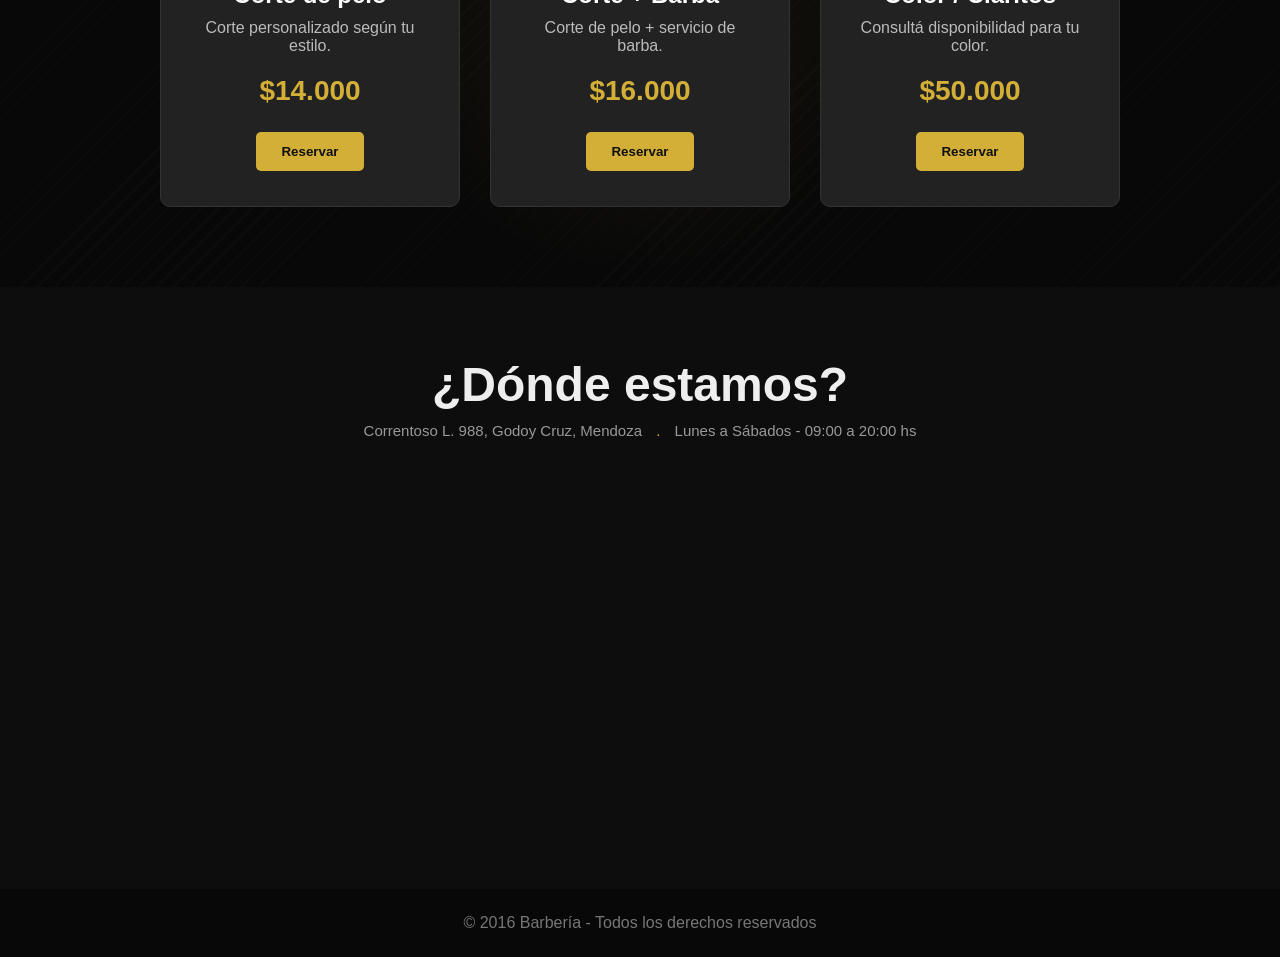
==== commit b1978d3b: "Set all booking services to 30 minutes" ====
--- a/index.html
+++ b/index.html
@@ -54,7 +54,7 @@
                     <button class="boton-servicio"
                     data-servicio="Corte de pelo"
                     data-precio="14.000"
-                    data-duracion="40"
+                    data-duracion="30"
                     >Reservar
                     </button>
                 </div> 
@@ -68,7 +68,7 @@
                     <button class="boton-servicio"
                     data-servicio="Corte + Barba"
                     data-precio="16.000"
-                    data-duracion="40"
+                    data-duracion="30"
                     >Reservar
                     </button>
                 </div> 
@@ -82,7 +82,7 @@
                     <button class="boton-servicio"
                     data-servicio="Color / Claritos"
                     data-precio="50.000"
-                    data-duracion="2"
+                    data-duracion="30"
                     >Reservar
                     </button>
                 </div>
